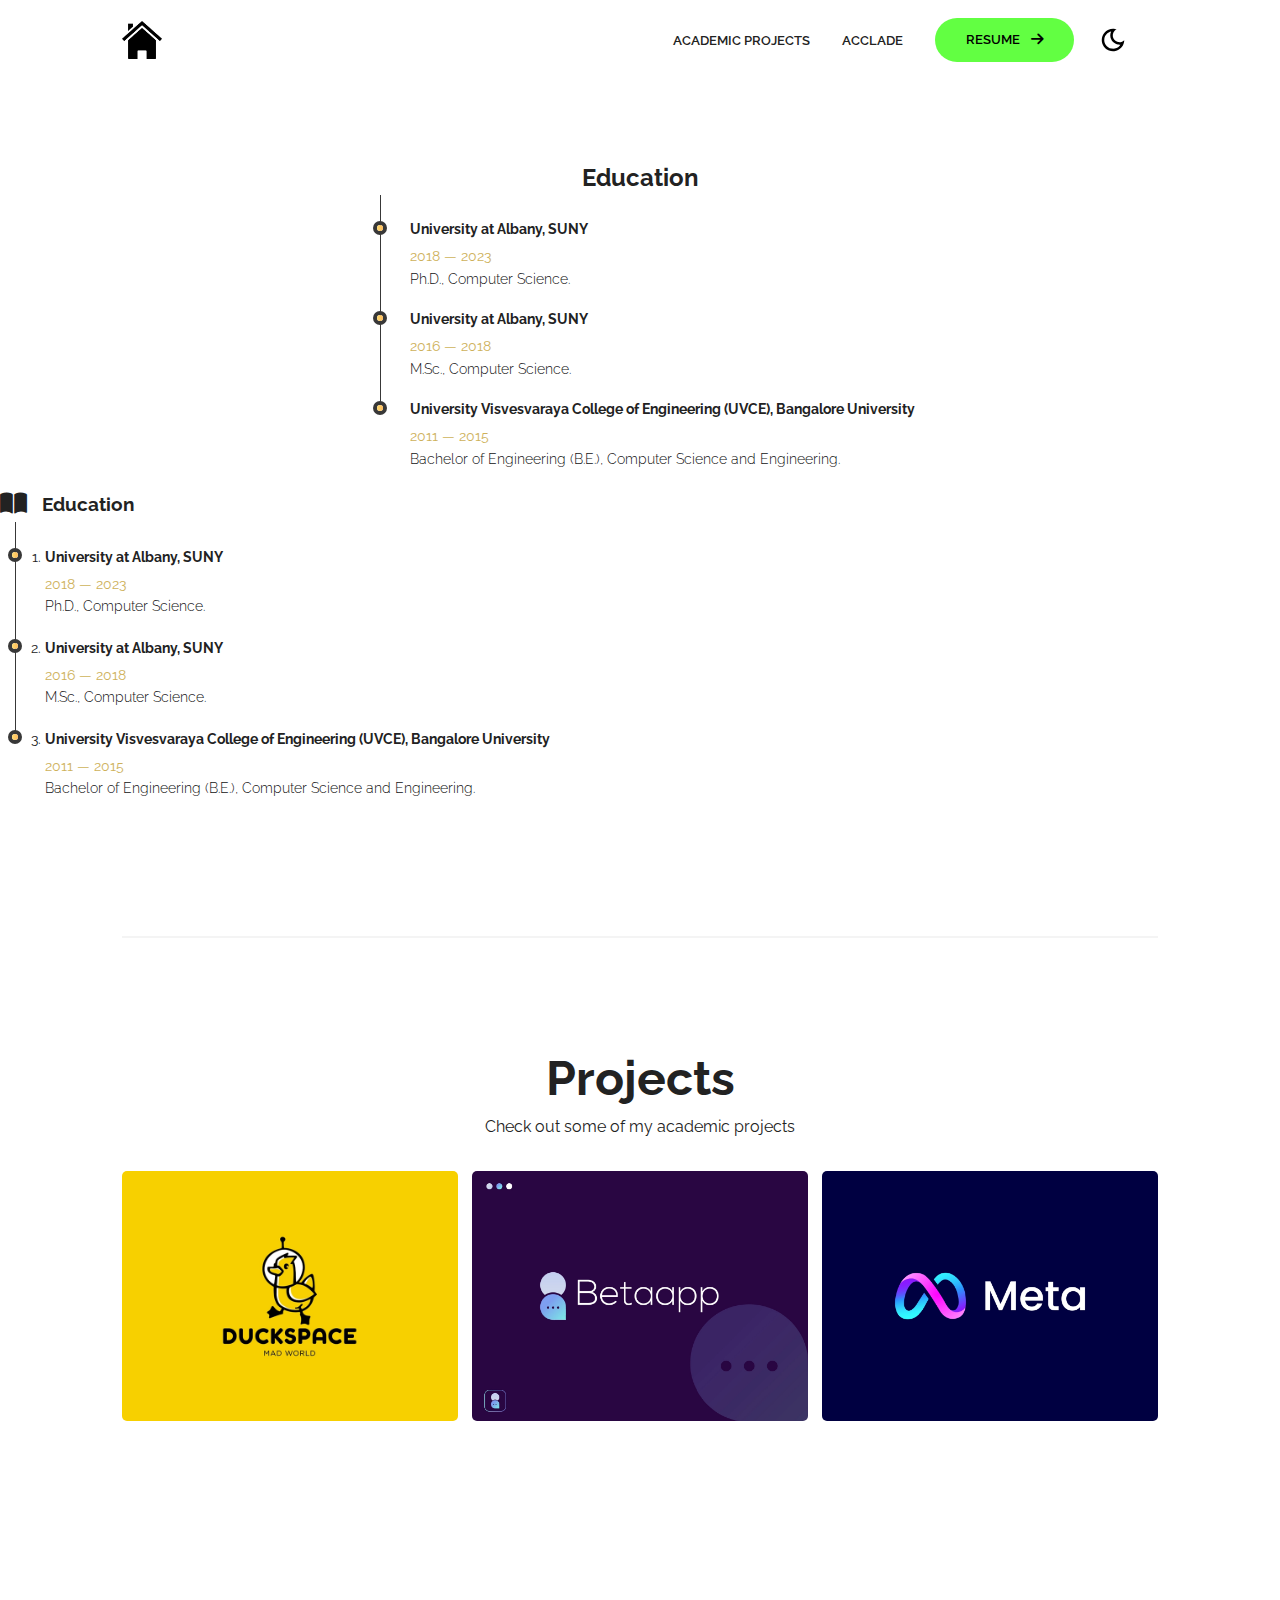
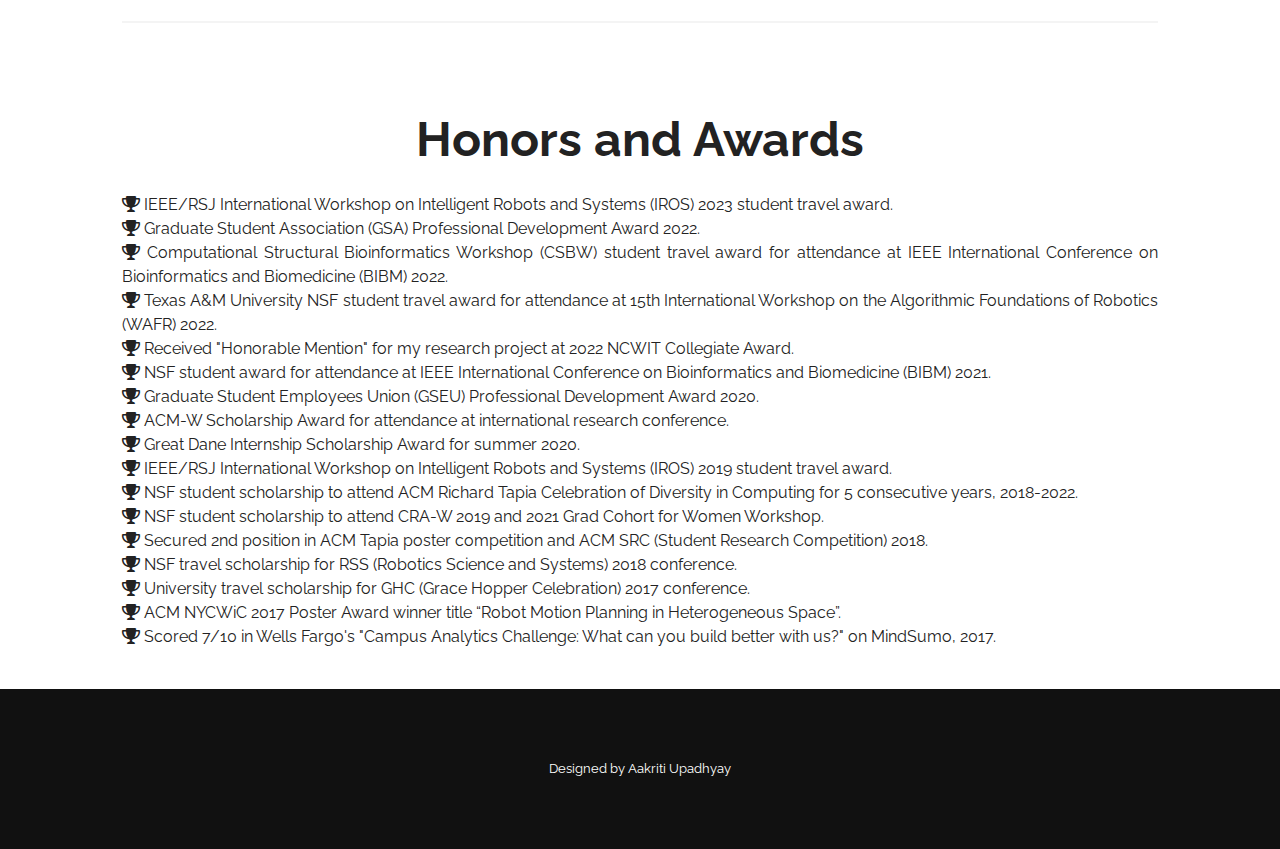
==== education.html @ 03da63b6 "text alignment" ====
<!DOCTYPE html>
<html lang="en">
  <head>
    <meta charset="UTF-8" />
    <meta http-equiv="X-UA-Compatible" content="IE=edge" />
    <meta name="viewport" content="width=device-width, initial-scale=1.0" />
    <!-- Primary Meta Tags -->
    <title>Aakriti Upadhyay</title>
    <meta name="title" content="Portfolio Template - Open source" />
    <meta
      name="description"
      content="Build or customize your portfolio website using this super easy template. Free to use if you are a member of the community or a contributor to this project"
    />

    <!-- Open Graph / Facebook -->
    <meta property="og:type" content="website" />
    <meta
      property="og:url"
      content="https://github.com/CommunityPro/portfolio-html"
    />
    <meta property="og:title" content="Portfolio Template - Open source" />
    <meta
      property="og:description"
      content="Build or customize your portfolio website using this super easy template. Free to use if you are a member of the community or a contributor to this project"
    />
    <meta
      property="og:image"
      content="https://user-images.githubusercontent.com/62628408/150613011-b78a7f5a-0af1-4312-aab0-0022e7258693.png"
    />

    <!-- Twitter -->
    <meta property="twitter:card" content="summary_large_image" />
    <meta
      property="twitter:url"
      content="https://github.com/CommunityPro/portfolio-html"
    />
    <meta property="twitter:title" content="Portfolio Template - Open source" />
    <meta
      property="twitter:description"
      content="Build or customize your portfolio website using this super easy template. Free to use if you are a member of the community or a contributor to this project"
    />
    <meta
      property="twitter:image"
      content="https://user-images.githubusercontent.com/62628408/150613011-b78a7f5a-0af1-4312-aab0-0022e7258693.png"
    />

    <!-- Link -->
    <link
      rel="apple-touch-icon"
      sizes="180x180"
      href="assets/favicon/apple-touch-icon.png"
    />
    <link
      rel="icon"
      type="image/png"
      sizes="16x16"
      href="/assets/favicon/favicon-16x16.png"
    />
    <link
      rel="icon"
      type="image/png"
      sizes="32x32"
      href="assets/favicon/favicon-32x32.png"
    />
    <link
      rel="icon"
      type="image/png"
      sizes="192x192"
      href="assets/favicon/android-chrome-192x192.png"
    />
    <link
      rel="icon"
      type="image/png"
      sizes="512x512"
      href="assets/favicon/android-chrome-512x512.png"
    />
    <link rel="icon" type="image/x-icon" href="assets/favicon/favicon.ico" />
    <link rel="manifest" href="assets/favicon/site.webmanifest" />
    <link
      rel="stylesheet"
      href="https://use.fontawesome.com/releases/v5.15.4/css/all.css"
      integrity="sha384-DyZ88mC6Up2uqS4h/KRgHuoeGwBcD4Ng9SiP4dIRy0EXTlnuz47vAwmeGwVChigm"
      crossorigin="anonymous"
    />
    <link rel="stylesheet" href="css/style.css" />
    <link rel="stylesheet" href="css/utilities.css" />

    <link rel="stylesheet" 
    href="https://cdn.jsdelivr.net/npm/bootstrap-icons@1.11.3/font/bootstrap-icons.min.css"/>
    <link rel="stylesheet" 
    href="https://cdnjs.cloudflare.com/ajax/libs/font-awesome/6.0.0/css/all.min.css" integrity="sha512-..." 
    crossorigin="anonymous" referrerpolicy="no-referrer" />

     <!--
    - google font link
  -->
  <link rel="preconnect" href="https://fonts.googleapis.com">
  <link rel="preconnect" href="https://fonts.gstatic.com" crossorigin>
  <link href="https://fonts.googleapis.com/css2?family=Poppins:wght@300;400;500;600&display=swap" rel="stylesheet">

  </head>
  <body>
    <header id="hero">
      <!-- Navbar -->
      <nav class="navbar">
        <div class="container">
          <!-- Logo -->
          <h1 id="logo">
            <a href="https://aakupadhyay.github.io/resume"
              ><img src="./assets/logo.png" alt="Your Logo"
            /></a>
          </h1>
          <!-- Navbar links -->
          <ul class="nav-menu">
            <li><a class="nav-link" href="#projects">ACADEMIC PROJECTS</a></li>
            <li><a class="nav-link" href="#awards">ACCLADE</a></li>
            <li>
              <a
                class="nav-link btn btn-primary"
                href="./assets/Web_profile.pdf"
                >RESUME <i class="fas fa-arrow-right"></i
              ></a>
            </li>

            <!-- Toggle switch -->
            <div class="theme-switch">
              <input type="checkbox" id="switch" />
              <label class="toggle-icons" for="switch">
                <img class="moon" src="assets/moon.svg" />
                <img class="sun" src="assets/sun.svg" />
              </label>
            </div>
            <!-- Hamburger menu -->
          </ul>
          <div class="hamburger">
            <span class="bar"></span>
            <span class="bar"></span>
            <span class="bar"></span>
          </div>
        </div>
      </nav>

        <!--Education-->
      <section class="header-container">
        <!-- <div class="section-inner"> -->
            <div class="content">
              <h2>Education</h2>
            </div>
            <!-- <div class="header-wrapper">
              <h1><i class="fas fa-book-open"></i></h1>
            </div> -->
            <!-- <h1><i class="fas fa-book-open"></i></h1> -->
            <ul class="timeline-list">
              
              <li class="timeline-item">
  
                <h4 class="h4 timeline-item-title">University at Albany, SUNY</h4>
  
                <span>2018 — 2023</span>
  
                <p class="timeline-text">
                  Ph.D., Computer Science.
                </p>
  
              </li>
  
              <li class="timeline-item">
  
                <h4 class="h4 timeline-item-title">University at Albany, SUNY</h4>
  
                <span>2016 — 2018</span>
  
                <p class="timeline-text">
                  M.Sc., Computer Science.
                </p>
  
              </li>
  
              <li class="timeline-item">
  
                <h4 class="h4 timeline-item-title">University Visvesvaraya College 
                  of Engineering (UVCE), Bangalore University</h4>
  
                <span>2011 — 2015</span>
  
                <p class="timeline-text">
                  Bachelor of Engineering (B.E.), Computer Science and Engineering.
                </p>
  
              </li>
  
            </ul>

      </section>

    </header>

    <section id="degree" class="timeline">
      <div class="title-wrapper">
          <h2><i class="fas fa-book-open"></i></h2>
            <h3 class="h3">Education</h3>
      </div>
          <ol class="timeline-list">

            <li class="timeline-item">

              <h4 class="h4 timeline-item-title">University at Albany, SUNY</h4>

              <span>2018 — 2023</span>

              <p class="timeline-text">
                Ph.D., Computer Science.
              </p>

            </li>

            <li class="timeline-item">

              <h4 class="h4 timeline-item-title">University at Albany, SUNY</h4>

              <span>2016 — 2018</span>

              <p class="timeline-text">
                M.Sc., Computer Science.
              </p>

            </li>

            <li class="timeline-item">

              <h4 class="h4 timeline-item-title">University Visvesvaraya College 
                of Engineering (UVCE), Bangalore University</h4>

              <span>2011 — 2015</span>

              <p class="timeline-text">
                Bachelor of Engineering (B.E.), Computer Science and Engineering.
              </p>

            </li>

          </ol>
    </section>

     <!-- Academic Projects -->
     <section id="projects" class="project-container container">
      <div class="division"></div>
      <div class="content-text">
        <h2>Projects</h2>
        <p>Check out some of my academic projects</p>
      </div>

      <article class="project">
        <!-- Project 1 -->
        <div href="" class="card">
          <div class="project-info">
            <div class="project-bio">
              <h3>Employee management system with Permission Grid</h3>
              <p>JAVA (Servlets), JSP, and MySQL</p>
            </div>

            <div class="project-link">
              <a href="https://github.com/aakupadhyay/Employee-management-system-with-permission-grid" target="_blank"><i class="fab fa-github"></i></a>
              <!-- <a href="https://github.com/aakupadhyay/Employee-management-system-with-permission-grid/blob/master/SRS.pdf" target="_blank"><i class="fas fa-globe"></i></a> -->
            </div>
          </div>
        </div>

        <!-- Project 2 -->
        <div href="" class="card">
          <div class="project-info">
            <div class="project-bio">
              <h3>Fake News Detection</h3>
              <p>Python 2.7, Support Vector Machine (SVM)</p>
            </div>

            <div class="project-link">
              <a href="https://github.com/aakupadhyay/Fake-news-detection" target="_blank"><i class="fab fa-github"></i></a>
              <!-- <a href="https://github.com/aakupadhyay/Fake-news-detection/blob/master/Report.pdf" target="_blank"><i class="fas fa-globe"></i></a> -->
            </div>
          </div>
        </div>

        <!-- Porject 3 -->
        <div href="" class="card">
          <div class="project-info">
            <div class="project-bio">
              <h3>Round Robin Scheduling Algorithm with Dynamic Time Quantum</h3>
              <p>C++, Unix/Shell, Linux OS</p>
            </div>

            <div class="project-link">
              <a href="https://github.com/aakupadhyay/Round_robin" target="_blank"><i class="fab fa-github"></i></a>
              <!-- <a href="https://github.com/aakupadhyay/Round_robin/blob/main/Final_report.pdf" target="_blank"><i class="fas fa-globe"></i></a> -->
            </div>
          </div>
        </div>

    </section>

    <!-- Honors and awards -->
    <section id="awards" class="awards-container container">
      <div class="division"></div>
      <div class="section-inner">
        <div class="content">
          <div class="content-text">
            <h2>Honors and Awards</h2>
          </div>
            <ul class="list-unstyled">
                <li><i class="fas fa-trophy"></i> IEEE/RSJ International Workshop on Intelligent Robots and Systems (IROS) 2023 student travel award.</li>
                <li><i class="fas fa-trophy"></i> Graduate Student Association (GSA) Professional Development Award 2022.</li>
                <li><i class="fas fa-trophy"></i> Computational Structural Bioinformatics Workshop (CSBW) student travel award for attendance at IEEE International Conference on Bioinformatics and Biomedicine (BIBM) 2022.</li>
                <li><i class="fas fa-trophy"></i> Texas A&M University NSF student travel award for attendance at 15th International Workshop on the Algorithmic Foundations of Robotics (WAFR) 2022.</li>
                <li><i class="fas fa-trophy"></i> Received "Honorable Mention" for my research project at 2022 NCWIT Collegiate Award.</li>
                <li><i class="fas fa-trophy"></i> NSF student award for attendance at IEEE International Conference on Bioinformatics and Biomedicine (BIBM) 2021.</li>
                <li><i class="fas fa-trophy"></i> Graduate Student Employees Union (GSEU) Professional Development Award 2020.</li>
                <li><i class="fas fa-trophy"></i> ACM-W Scholarship Award for attendance at international research conference.</li>
                <li><i class="fas fa-trophy"></i> Great Dane Internship Scholarship Award for summer 2020.</li>
                <li><i class="fas fa-trophy"></i> IEEE/RSJ International Workshop on Intelligent Robots and Systems (IROS) 2019 student travel award.</li>
                <li><i class="fas fa-trophy"></i> NSF student scholarship to attend ACM Richard Tapia Celebration of Diversity in Computing for 5 consecutive years, 2018-2022.</li>
                <li><i class="fas fa-trophy"></i> NSF student scholarship to attend CRA-W 2019 and 2021 Grad Cohort for Women Workshop.</li>
                <li><i class="fas fa-trophy"></i> Secured 2nd position in ACM Tapia poster competition and ACM SRC (Student Research Competition) 2018.</li>
                <li><i class="fas fa-trophy"></i> NSF travel scholarship for RSS (Robotics Science and Systems) 2018 conference.</li>
                <li><i class="fas fa-trophy"></i> University travel scholarship for GHC (Grace Hopper Celebration) 2017 conference.</li>
                <li><i class="fas fa-trophy"></i> ACM NYCWiC 2017 Poster Award winner title “Robot Motion Planning in Heterogeneous Space”.</li>
                <li><i class="fas fa-trophy"></i> Scored 7/10 in Wells Fargo's "Campus Analytics Challenge: What can you build better with us?" on MindSumo, 2017.</li>
            </ul>
        </div>
      </div>
    </section>

    <footer id="footer">
      <div class="container">
        <!-- <a href="mailto:communitypro47@gmail.com">communitypro47@gmail.com</a> -->
        <!-- Social links -->
        <!-- <div class="social">
          <a href="#" target="_blank"
            ><img src="./assets/facebook-icon.svg" alt="Facebook"
          /></a>
          <a href="#" target="_blank"><img src="./assets/twitter-icon.svg" alt="Twitter" /></a>
          <a href="#" target="_blank"
            ><img src="./assets/linkedin-icon.svg" alt="Linkedin"
          /></a>
          <a href="#" target="_blank"><img src="./assets/github-icon.svg" alt="GitHub" /></a>
          <a href="#" target="_blank"
            ><img src="./assets/hashnode-icon.svg" alt="Hashnode"
          /></a>
        </div> -->
        <!-- Attribution -->
        <!-- <div class="attribution">
          <a
            href="https://github.com/CommunityPro/portfolio-html"
            target="_blank"
            rel="noopener noreferrer"
          >
            <img
              src="https://user-images.githubusercontent.com/62628408/157202263-9174da24-b19a-4017-9b7c-a1d26ae8f014.svg"
              alt="attribution"
              width="150px"
            />
          </a>
        </div>
        <p>Copyright &copy; Communitypro <span id="datee"></span>, All rights reserved</p> -->
        <p>Designed by Aakriti Upadhyay</p>
      </div>
    </footer>
    <script src="js/script.js"></script>
  </body>
</html>
---- css/style.css ----
/* This is the required project styling. Will contain essential CSS styles like:
   * Flex property
   * Grid layout
   * Cards and sections
*/

@import url(https://fonts.googleapis.com/css?family=Raleway:100,200,300,regular,500,600,700,800,900,100italic,200italic,300italic,italic,500italic,600italic,700italic,800italic,900italic);

/* variables */
:root {
  /* Colors */
  --primary-color: #62ff42;
  --secondary-color: #ffd35c;
  --bg-primary: #ffffff;
  --text-color: #222222;
  --text-color-two: #ffffff;
  --bg-secondary: #000000;
  --card-background: #f4f4f4;
  --bg-secondary-two: #111111;

  --shadow: 0 10px 40px rgba(0, 0, 0, 0.2);

  /* Font Weight */
  --weight-small: 400;
  --weight-semibold: 600;
  --weight-bold: 800;

  /* Max width */
  --width-small: 600px;
  --width-medium: 1100px;
  --width-large: 1300px;

  --text-gradient-yellow: linear-gradient(
    to right, 
    hsl(45, 100%, 72%), 
    hsl(35, 100%, 68%)
  );

  /* solid */

  --jet: hsl(0, 0%, 22%);
  --onyx: hsl(240, 1%, 17%);
  --eerie-black-1: hsl(240, 2%, 13%);
  --eerie-black-2: hsl(240, 2%, 12%);
  --smoky-black: hsl(0, 0%, 7%);
  --white-1: hsl(0, 0%, 100%);
  --white-2: hsl(0, 0%, 98%);
  --orange-yellow-crayola: hsl(45, 100%, 72%);
  --vegas-gold: hsl(45, 54%, 58%);
  --light-gray: hsl(0, 0%, 84%);
  --light-gray-70: hsla(0, 0%, 84%, 0.7);
  --bittersweet-shimmer: hsl(0, 43%, 51%);

  /**
   * typography
   */

  /* font-family */
  --ff-poppins: 'Poppins', sans-serif;

  /* font-size */
  --fs-1: 24px;
  --fs-2: 18px;
  --fs-3: 17px;
  --fs-4: 16px;
  --fs-5: 15px;
  --fs-6: 14px;
  --fs-7: 13px;
  --fs-8: 11px;

  /* font-weight */
  --fw-300: 300;
  --fw-400: 400;
  --fw-500: 500;
  --fw-600: 600;
}

[data-theme="dark"] {
  --primary-color: #62ff42;
  --secondary-color: #ffd35c;
  --bg-primary: #000000;
  --text-color: #ffffff;
  --text-color-two: #222222;
  --bg-secondary: #ffffff;
  --card-background: #111111;
  --bg-secondary-two: #f4f4f4;
  --shadow: 0 2px 10px rgba(95, 95, 95, 0.2);
}

html {
  font-size: 100%;
  scroll-behavior: smooth;
}

/* Reset default styling */
* {
  margin: 0;
  padding: 0;
  box-sizing: border-box;
}

ul {
  list-style: none;
  justify-content: space-evenly;
}

a {
  text-decoration: none;
  color: var(--text-color);
}

/* Main styling */
body {
  background: var(--bg-primary);
  color: var(--text-color);
  font-family: "Raleway", sans-serif;
  line-height: 1.5;
}

/* Navbar */
.navbar {
  position: fixed;
  top: 0;
  left: 0;
  right: 0;
  z-index: 20;
  background: var(--bg-primary);
}

.navbar .container {
  display: flex;
  align-items: center;
  justify-content: space-between;
  z-index: 20;
  height: 80px;
  width: 100%;
}

.navbar .nav-menu {
  display: flex;
  align-items: center;
  background: var(--bg-primary);
}

.navbar .nav-link {
  margin: 0 1rem;
  font-size: 0.8rem;
  font-weight: var(--weight-semibold);
}

.navbar #logo img {
  display: block;
  width: 40px;
}

.navbar .btn {
  margin-right: 1.5rem;
}

.fas.fa-arrow-right {
  margin-left: 0.5rem;
  font-size: 0.9rem;
}

/* hamburger */
.hamburger {
  margin-bottom: 0.1rem;
  display: none;
}

.bar {
  display: block;
  width: 23px;
  height: 3px;
  margin: 4px auto;
  transition: all 0.3s ease-in-out;
  border-radius: 30px;
  background-color: var(--bg-secondary);
}

/* Hero section */
#hero {
  display: flex;
  flex-direction: column;
  height: 100%;
}

.profile-image {
  width: 150px;
  border-radius: 50%;
  animation: bounce 1s infinite alternate;
}

@keyframes bounce {
  from {
    transform: translateY(0px);
  }

  to {
    transform: translateY(-10px);
  }
}

.division {
  width: 100%;
  height: 2px;
  background-color: var(--card-background);
  margin: 5.5rem 0;
}
/* Projects */
#projects {
  display: flex;
  flex-direction: column;
  margin: 2rem auto 5rem;
}

#projects .btn {
  align-self: center;
  margin: 2rem 0;
}

.project {
  display: grid;
  grid-template-columns: repeat(3, 1fr);
  grid-auto-rows: minmax(250px, auto);
  grid-gap: 0.9rem;
}

.card .project-bio p {
  font-size: 0.83rem;
}

.card .project-bio h3 {
  font-size: 0.9rem;
}

.project-info {
  display: flex;
  justify-content: space-between;
  opacity: 0;
  position: relative;
  transition: 0.5s ease-in-out;
}

.project-bio {
  display: flex;
  flex-direction: column;
  justify-content: flex-end;
  position: relative;
  top: 160px;
  left: 10px;
}

/* Footer */
#footer {
  background: #111111;
}

#footer .container {
  display: flex;
  flex-direction: column;
  align-items: center;
  justify-content: center;
  color: #ffffff;
  min-height: 160px;
  text-align: center;
}

#footer a {
  font-size: 0.8rem;
  color: #fff;
}

#footer a:hover {
  opacity: 0.6;
}

#footer .social {
  margin: 0.9rem 0;
}

#footer .social img {
  width: 20px;
  height: 20px;
}

#footer .social a {
  margin: 0 0.5rem;
}

#footer p {
  font-size: 0.8rem;
}

/* Education section */
.education .item {
  margin-bottom: 30px;
  justify-content: space-evenly;
}

.education .item:last-child {
  margin-bottom: 0;
}

.education .item .title {
  font-size: 16px;
  margin-top: 0;
}

.education .item .university {
  font-family: "Raleway", sans-serif;
  font-size: 12px;
  color: #99999900;
  font-weight: 600;
  padding-left: 25px;
}

.education .item .university .year {
  color: #b0b7bf;
  font-weight: 500;
}

/* ======= Sections======= */
.sections-wrapper {
  padding-top: 60px;
  padding-bottom: 60px;
}

.section {
  margin-bottom: 30px;
}

.section .section-inner {
  background: #fff;
  padding: 30px;
  text-align: justify;
}

.section .heading {
  margin-top: 0;
  margin-bottom: 30px;
  color: #545e69;
  font-size: 24px;
}

.section .more-link .svg-inline--fa {
  margin-right: 5px;
  font-size: 14px;
  position: relative;
  top: -2px;
}

/* Timeline list - education and work */

.timeline { margin-bottom: 30px; }

.timeline .title-wrapper {
  display: flex;
  align-items: center;
  gap: 15px;
  margin-bottom: 25px;
}

.timeline-list {
  font-size: var(--fs-6);
  margin-left: 45px;
}

.timeline-item { position: relative; }

.timeline-item:not(:last-child) { margin-bottom: 20px; }

.timeline-item-title {
  font-size: var(--fs-6);
  line-height: 1.3;
  margin-bottom: 7px;
}

.timeline-list span {
  color: var(--vegas-gold);
  font-weight: var(--fw-400);
  line-height: 1.6;
}

.timeline-item:not(:last-child)::before {
  content: "";
  position: absolute;
  top: -25px;
  left: -30px;
  width: 1px;
  height: calc(100% + 50px);
  background: var(--jet);
}

.timeline-item::after {
  content: "";
  position: absolute;
  top: 5px;
  left: -33px;
  height: 6px;
  width: 6px;
  background: var(--text-gradient-yellow);
  border-radius: 50%;
  box-shadow: 0 0 0 4px var(--jet);
}

.timeline-text {
  color: var(--smoky-black);
  font-weight: var(--fw-300);
  line-height: 1.6;
}

.header-wrapper {
  display: flex;
  align-items: left;
  row-gap: 10cm;
  font-size: var(--fs-3);
  margin-bottom: 25px;
}

/* Responsiveness */

@media (max-width: 1000px) {
  .project {
    display: grid;
    grid-template-columns: repeat(2, 1fr);
  }
}

@media (max-width: 768px) {
}

@media (max-width: 670px) {
  .navbar .nav-menu {
    position: fixed;
    right: -100vw;
    top: 4.5rem;
    flex-direction: column;
    width: calc(80% - 10px);
    transition: 0.3s;
    box-shadow: var(--shadow);
    padding: 2rem;
    border-radius: 5px;
    align-items: flex-start;
  }

  .navbar .btn {
    margin: 0;
    margin-top: 1rem;
  }

  .nav-menu.active {
    right: 20px;
  }

  .nav-menu .nav-link {
    font-size: 0.9rem;
    margin: 0 0.2rem;
  }

  .nav-menu li {
    margin-bottom: 0.5rem;
    width: 100%;
  }

  .nav-menu .btn {
    width: 100%;
    text-align: center;
    margin-top: 0.5rem;
  }

  .hamburger {
    display: block;
    cursor: pointer;
    padding: 0.2rem 0.4rem;
  }

  .hamburger.active {
    border: 1px dotted gray;
  }

  .hamburger.active .bar:nth-child(2) {
    opacity: 0;
  }

  .hamburger.active .bar:nth-child(1) {
    transform: translateY(6px) rotate(45deg);
  }

  .hamburger.active .bar:nth-child(3) {
    transform: translateY(-8px) rotate(-45deg);
  }
}

@media (max-width: 600px) {
  .project {
    display: grid;
    grid-template-columns: 1fr;
  }

  .header-container .btn {
    border-radius: 5px;
    width: 80%;
  }
}
---- css/utilities.css ----
/* ?This is where reusable styling of this template will be. 
   !Will contain things like:
   * Button styling
   * Background color styling
   * padding and margin
*/

.container {
  max-width: var(--width-medium);
  margin: 0 auto;
  padding: 1rem 2rem;
}

h1::selection,
h2::selection {
  color: #111;
  background: var(--primary-color);
}

/* Buttons */
.btn {
  display: inline-block;
  padding: 0.75rem 1.9rem;
  border-radius: 30px;
  text-transform: uppercase;
  font-size: 0.82rem;
  transition: 0.3s;
}

.btn-primary {
  background: var(--primary-color);
  color: #000000;
}

.btn-secondary {
  margin: 5px 0;
  background-color: var(--bg-secondary);
  color: var(--bg-primary);
}

/* add hover to resume button */
.btn-primary:hover {
  background: var(--secondary-color);
}

/* Dark mode toggle */
#switch {
  display: none;
}

.toggle-icons {
  display: flex;
  justify-content: space-between;
  align-items: center;
  cursor: pointer;
}

.toggle-icons > img {
  transition: 0.6s cubic-bezier(0.23, 1, 0.32, 1);
  width: 30px;
}

.moon {
  transform: rotate(10deg);
}

#switch:checked + .toggle-icons .moon {
  transform: rotate(250deg);
}

#switch:checked + .toggle-icons .sun {
  transform: rotate(100deg);
}

/* Header Container */
.header-container {
  display: flex;
  flex-direction: column;
  align-items: center;
  justify-content: center;
  margin-top: 8rem;
  padding: 1rem;
}

.header-container > div {
  margin-top: 1rem;
}

.content-text {
  text-align: center;
  margin: 1.5rem 0;
}

.content-text h2 {
  font-size: 3rem;
  line-height: 1.2;
  transition: 0.2s ease-in-out;
}

.content-text p {
  padding: 0.5rem;
  margin: 0 auto;
  max-width: 700px;
}

.content {
  text-align: justify;
  margin: 1.5rem 0;
}

.content p {
  padding: 0.5rem;
  margin: 0 auto;
  max-width: 700px;
}

/* Project cards */
.card {
  padding: 1rem;
  background: var(--card-background);
  color: #ffffff;
  border-radius: 5px;
  transition: 0.4s ease-in-out;
  cursor: pointer;
}

.card a {
  color: #ffffff;
  transition: 0.25s ease-in-out;
  font-size: 1.1rem;
  margin-right: 0.3rem;
}

.card a:hover {
  color: var(--primary-color);
}

.card:hover {
  box-shadow: inset 0 100px 1000px 10px rgba(0, 0, 0, 0.8);
}

.card:hover .project-info {
  opacity: 1;
}

/* Project Images */

/* project 1 */
.card:nth-child(1) {
  background: url(../assets/project/project-one.png) center center/cover;
}

/* Project 2 */
.card:nth-child(2) {
  background: url(../assets/project/project-two.png) center center/cover;
}

/* Project 3 */
.card:nth-child(3) {
  background: url(../assets/project/project-three.png) center center/cover;
}

/* Project 4 */
.card:nth-child(4) {
  background: url(../assets/project/project-four.png) center center/cover;
}

/* Project 5 */
.card:nth-child(5) {
  background: url(../assets/project/project-five.png) center center/cover;
}

/* Project 6 */
.card:nth-child(6) {
  background: url(../assets/project/project-six.png) center center/cover;
}

/* Media Queries */
@media (max-width: 768px) {
  .header-container {
    margin-top: 7rem;
    text-align: center;
  }

  .content-text h2 {
    font-size: 2.5rem;
  }
}
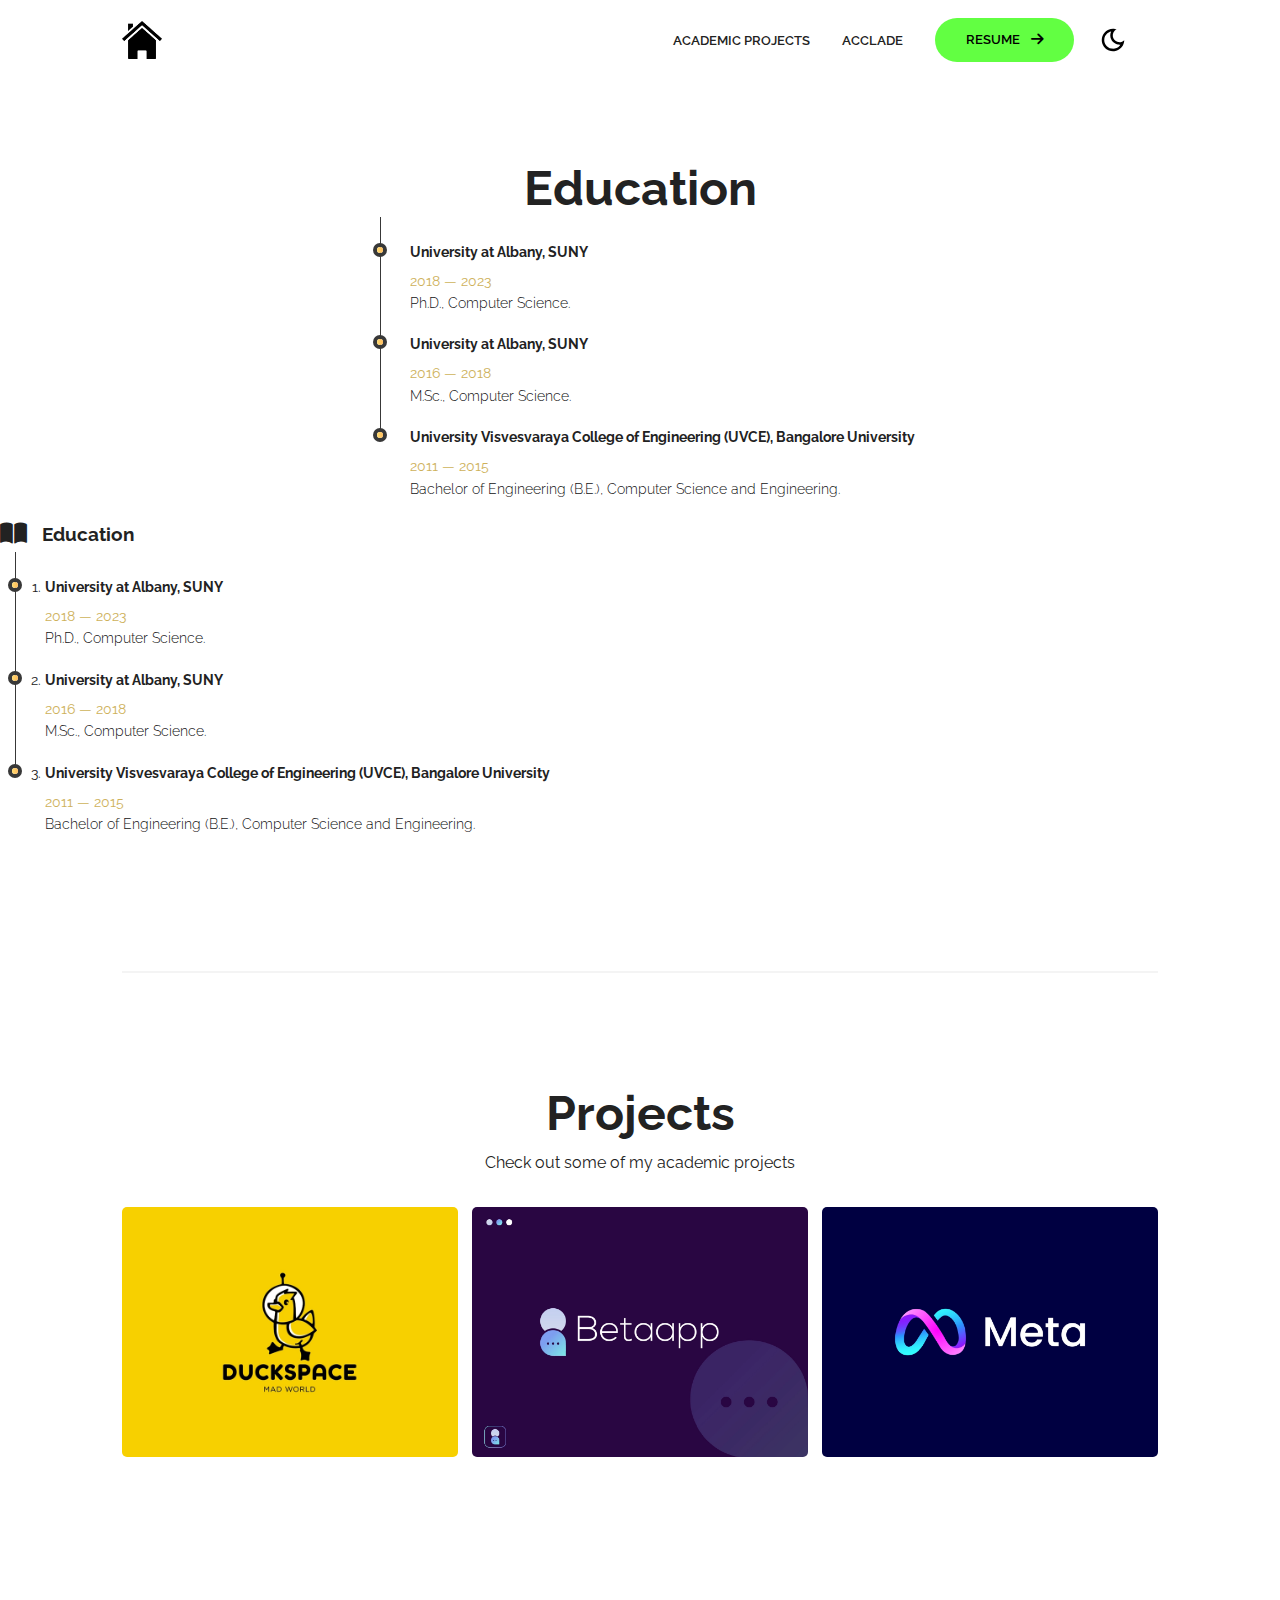
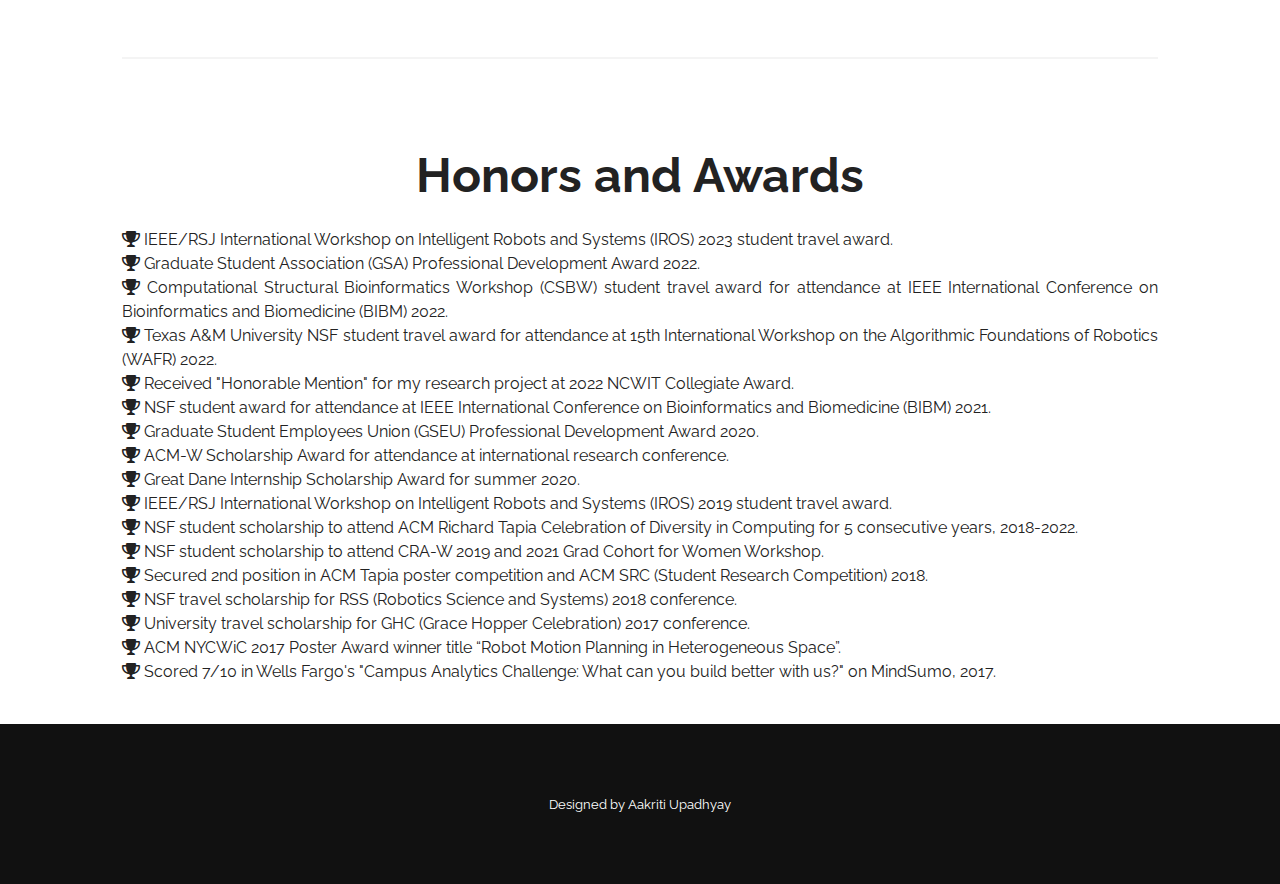
==== commit 34541c61: "line rm" ====
--- a/education.html
+++ b/education.html
@@ -143,7 +143,7 @@
         <!--Education-->
       <section class="header-container">
         <!-- <div class="section-inner"> -->
-            <div class="content">
+            <div class="content-text">
               <h2>Education</h2>
             </div>
             <!-- <div class="header-wrapper">
--- a/css/style.css
+++ b/css/style.css
@@ -372,7 +372,7 @@
 
 .timeline-item-title {
   font-size: var(--fs-6);
-  line-height: 1.3;
+  /* line-height: 1.3; */
   margin-bottom: 7px;
 }
 
@@ -408,14 +408,6 @@
   color: var(--smoky-black);
   font-weight: var(--fw-300);
   line-height: 1.6;
-}
-
-.header-wrapper {
-  display: flex;
-  align-items: left;
-  row-gap: 10cm;
-  font-size: var(--fs-3);
-  margin-bottom: 25px;
 }
 
 /* Responsiveness */
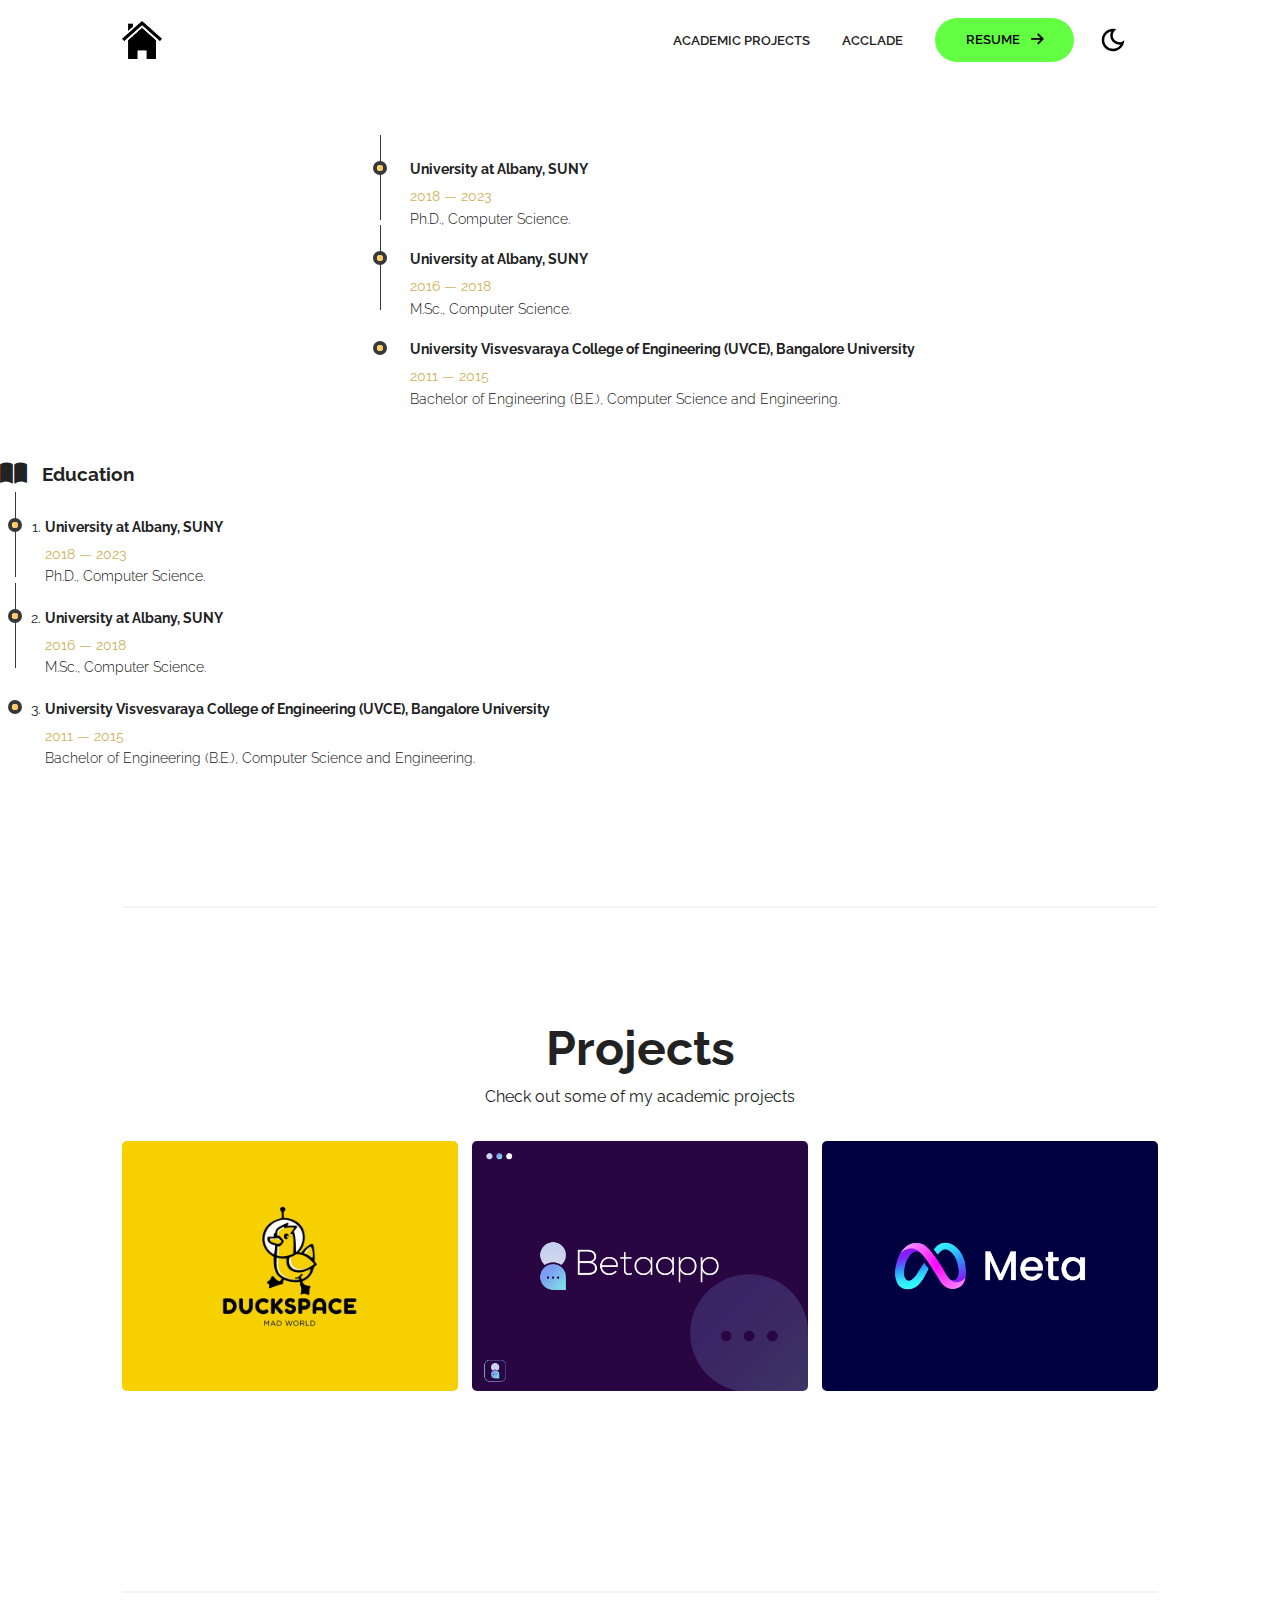
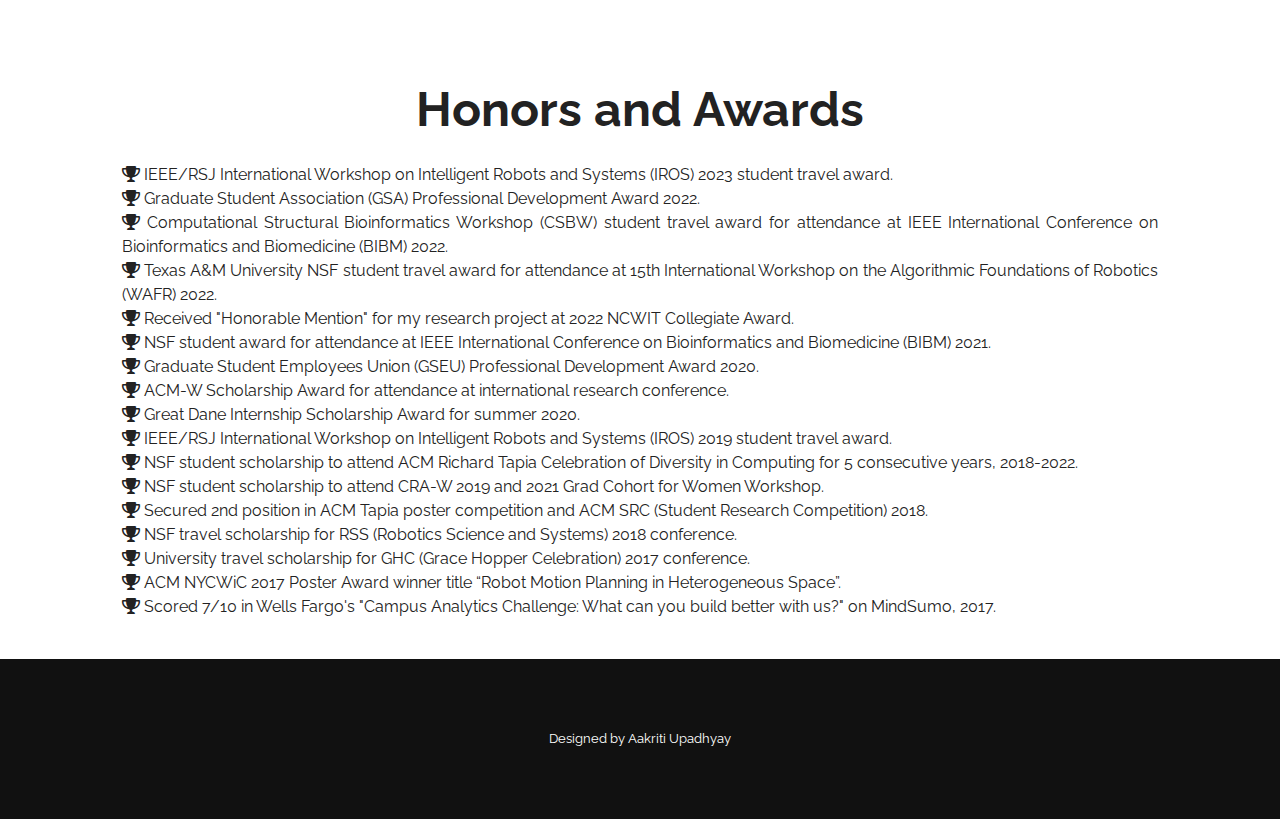
==== commit 5b9bb212: "testing new fix" ====
--- a/education.html
+++ b/education.html
@@ -142,10 +142,10 @@
 
         <!--Education-->
       <section class="header-container">
-        <!-- <div class="section-inner"> -->
-            <div class="content-text">
+        <div class="timeline">
+            <!-- <div class="content-text">
               <h2>Education</h2>
-            </div>
+            </div> -->
             <!-- <div class="header-wrapper">
               <h1><i class="fas fa-book-open"></i></h1>
             </div> -->
@@ -190,7 +190,7 @@
               </li>
   
             </ul>
-
+        </div>
       </section>
 
     </header>
--- a/css/style.css
+++ b/css/style.css
@@ -372,7 +372,7 @@
 
 .timeline-item-title {
   font-size: var(--fs-6);
-  /* line-height: 1.3; */
+  line-height: 1.3;
   margin-bottom: 7px;
 }
 
@@ -388,7 +388,7 @@
   top: -25px;
   left: -30px;
   width: 1px;
-  height: calc(100% + 50px);
+  height: calc(50% + 50px);
   background: var(--jet);
 }
 
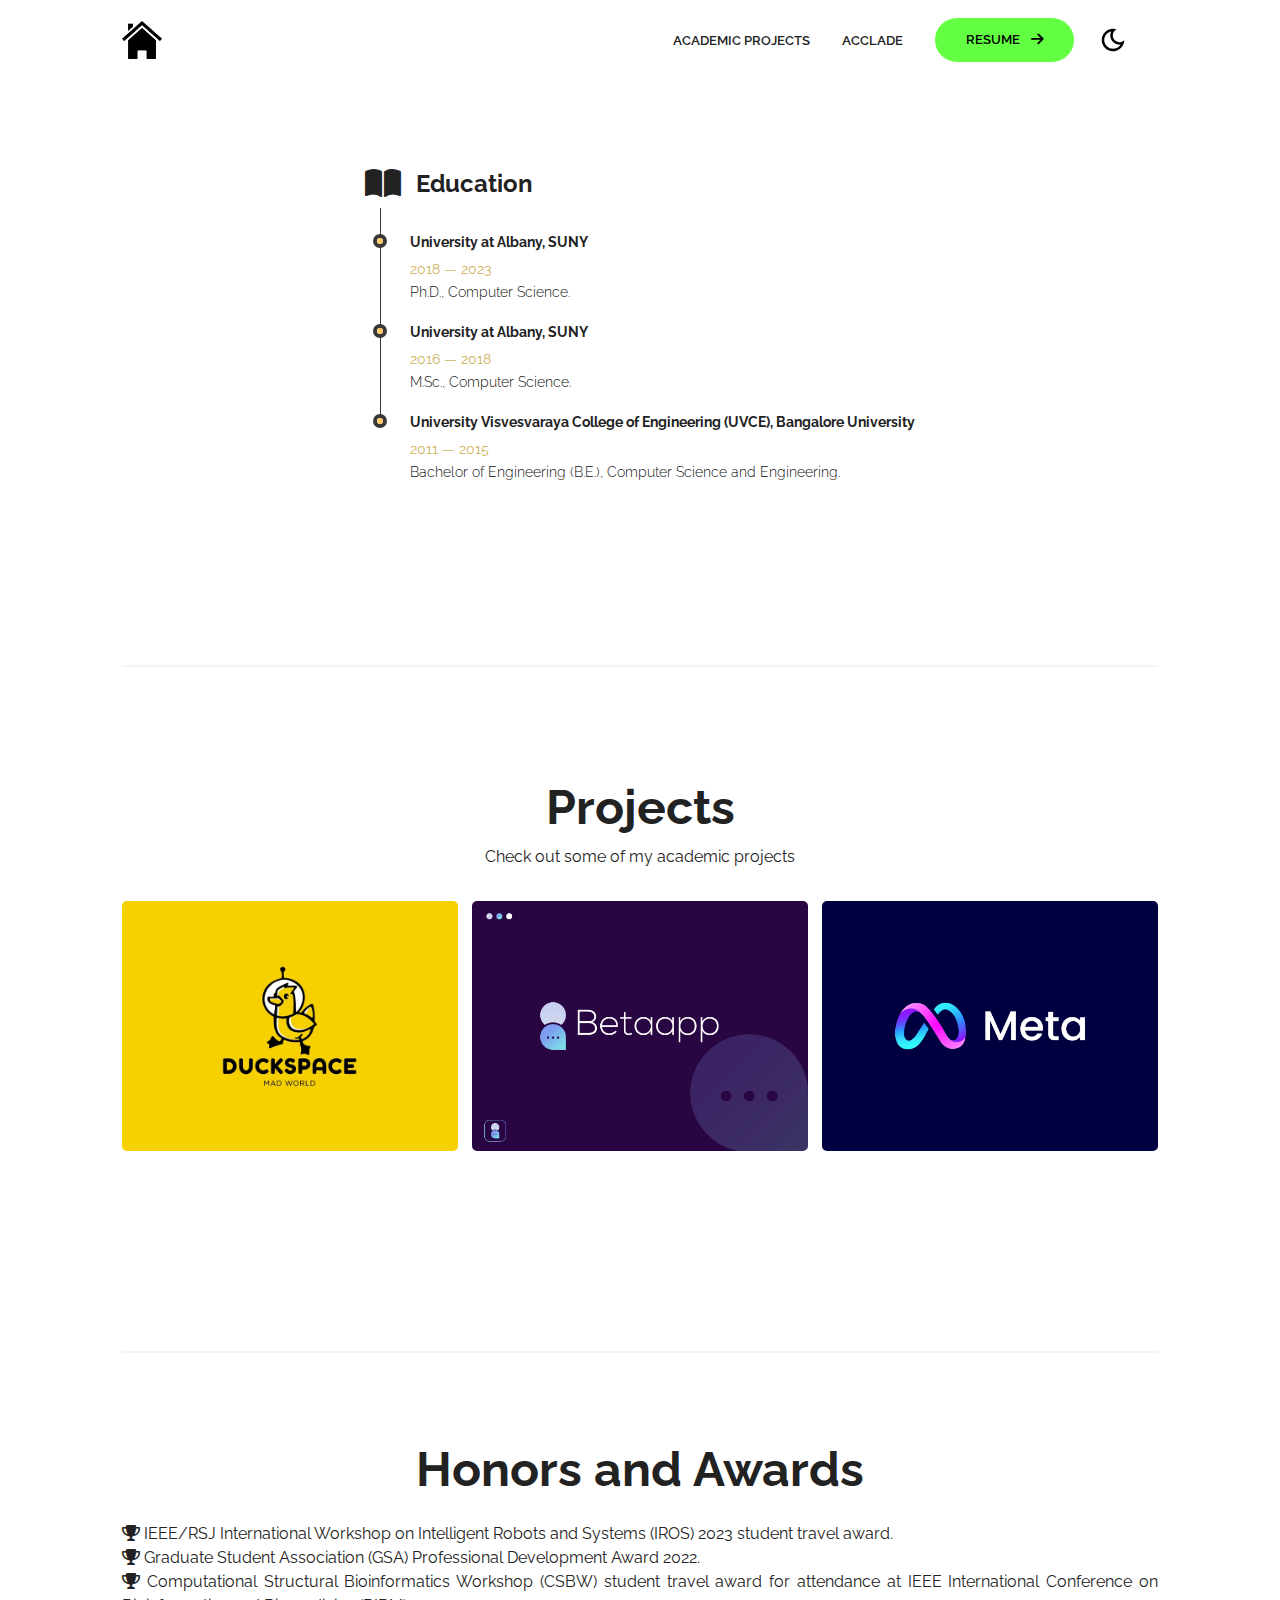
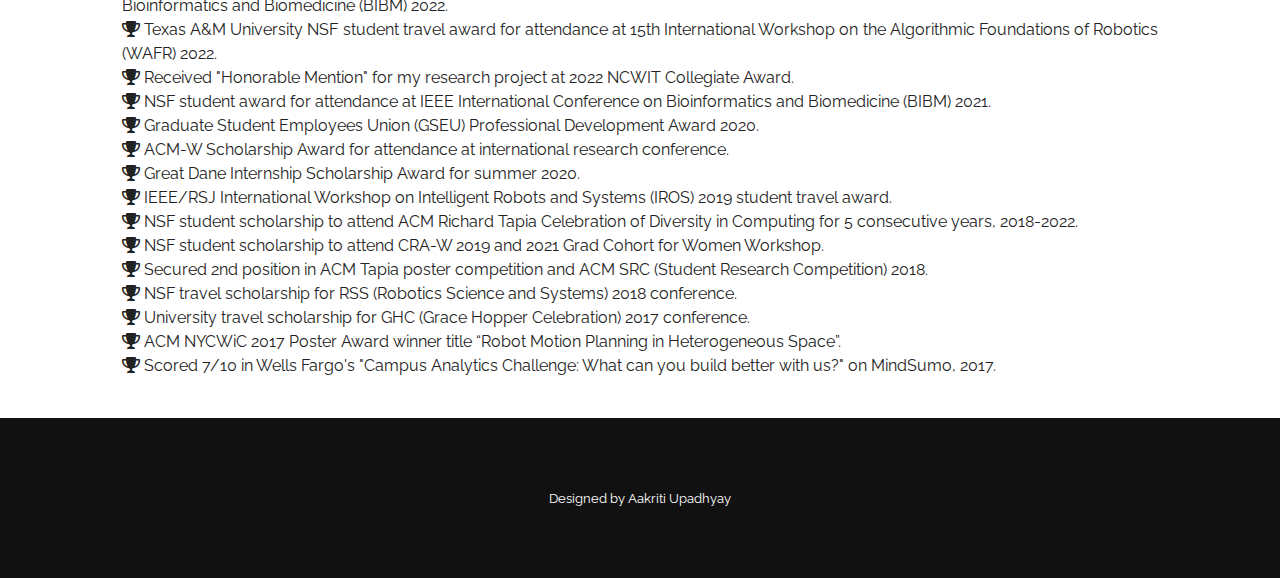
==== commit b7e05519: "final test" ====
--- a/education.html
+++ b/education.html
@@ -143,13 +143,11 @@
         <!--Education-->
       <section class="header-container">
         <div class="timeline">
-            <!-- <div class="content-text">
+            <div class="title-wrapper">
+              <h1> <i class="fas fa-book-open"></i></h1>
               <h2>Education</h2>
-            </div> -->
-            <!-- <div class="header-wrapper">
-              <h1><i class="fas fa-book-open"></i></h1>
-            </div> -->
-            <!-- <h1><i class="fas fa-book-open"></i></h1> -->
+            </div>
+      
             <ul class="timeline-list">
               
               <li class="timeline-item">
@@ -194,53 +192,6 @@
       </section>
 
     </header>
-
-    <section id="degree" class="timeline">
-      <div class="title-wrapper">
-          <h2><i class="fas fa-book-open"></i></h2>
-            <h3 class="h3">Education</h3>
-      </div>
-          <ol class="timeline-list">
-
-            <li class="timeline-item">
-
-              <h4 class="h4 timeline-item-title">University at Albany, SUNY</h4>
-
-              <span>2018 — 2023</span>
-
-              <p class="timeline-text">
-                Ph.D., Computer Science.
-              </p>
-
-            </li>
-
-            <li class="timeline-item">
-
-              <h4 class="h4 timeline-item-title">University at Albany, SUNY</h4>
-
-              <span>2016 — 2018</span>
-
-              <p class="timeline-text">
-                M.Sc., Computer Science.
-              </p>
-
-            </li>
-
-            <li class="timeline-item">
-
-              <h4 class="h4 timeline-item-title">University Visvesvaraya College 
-                of Engineering (UVCE), Bangalore University</h4>
-
-              <span>2011 — 2015</span>
-
-              <p class="timeline-text">
-                Bachelor of Engineering (B.E.), Computer Science and Engineering.
-              </p>
-
-            </li>
-
-          </ol>
-    </section>
 
      <!-- Academic Projects -->
      <section id="projects" class="project-container container">
--- a/css/style.css
+++ b/css/style.css
@@ -388,7 +388,7 @@
   top: -25px;
   left: -30px;
   width: 1px;
-  height: calc(50% + 50px);
+  height: calc(100% + 50px);
   background: var(--jet);
 }
 
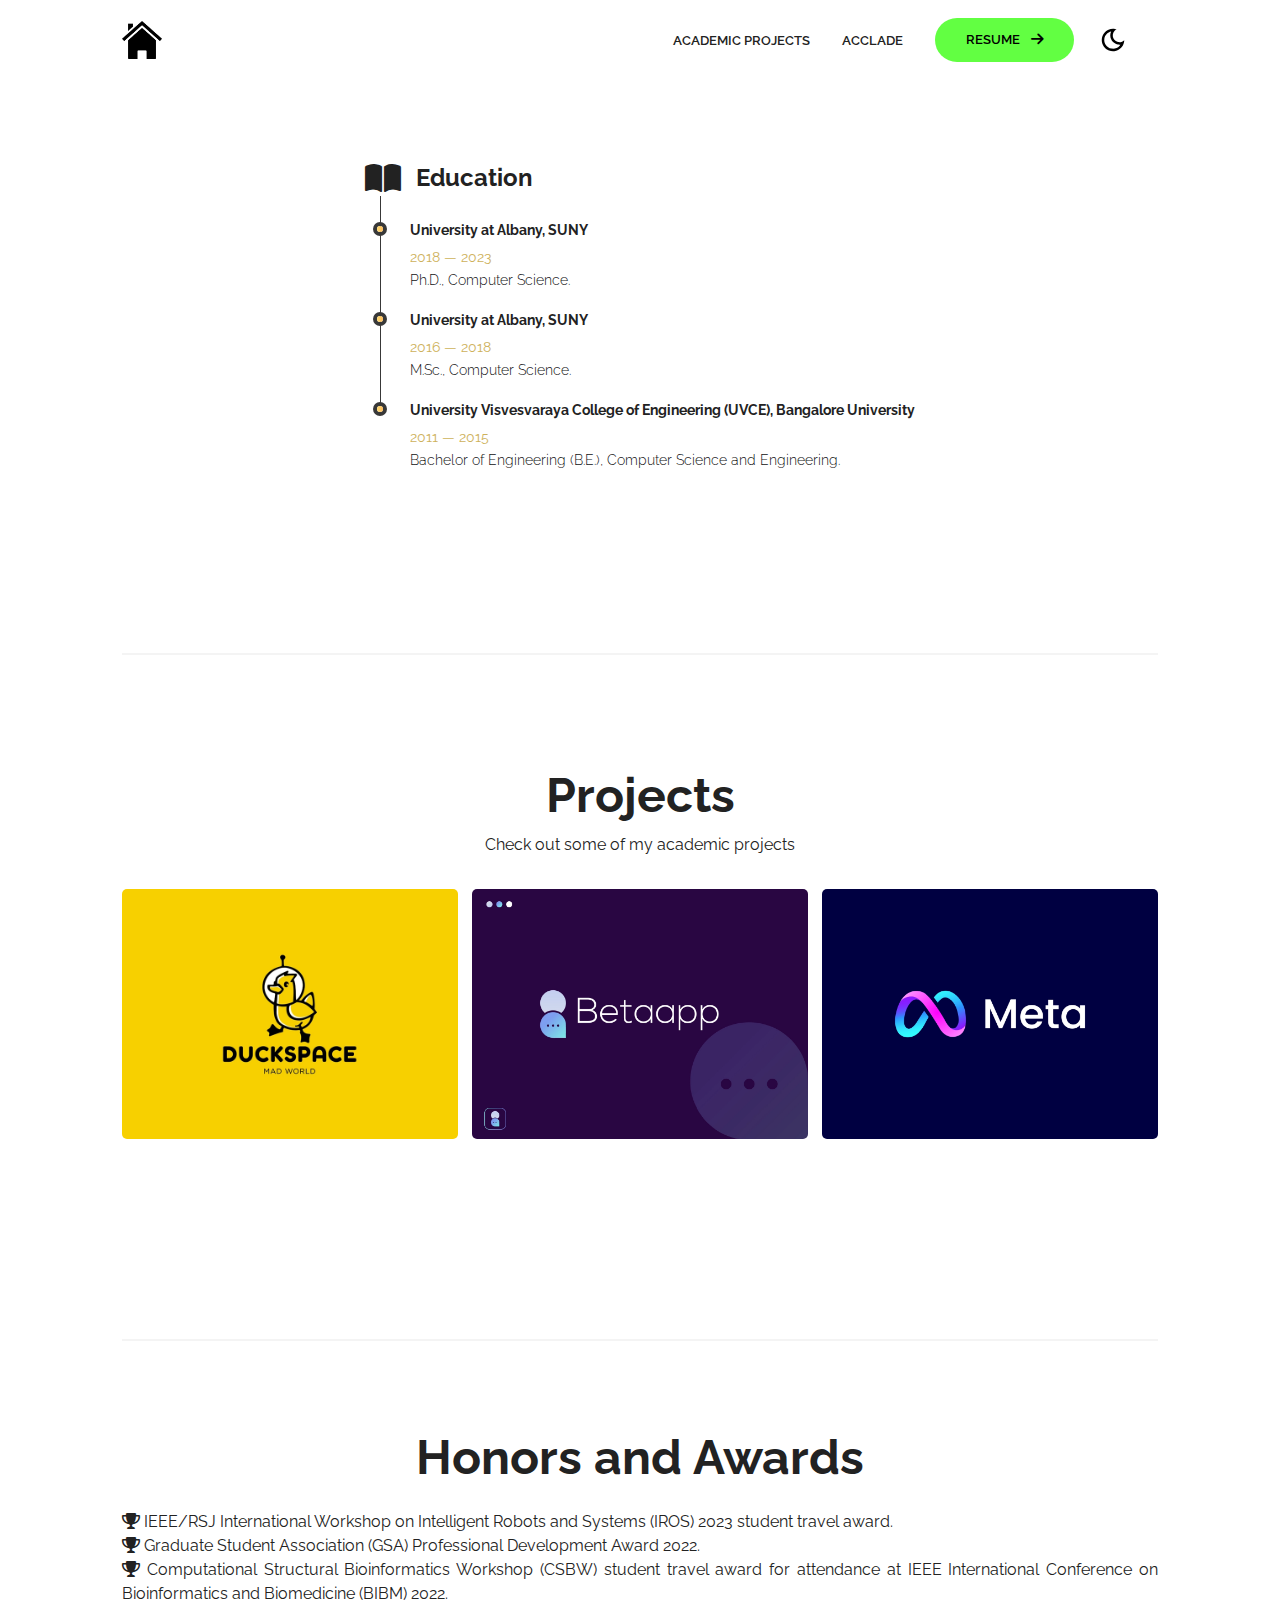
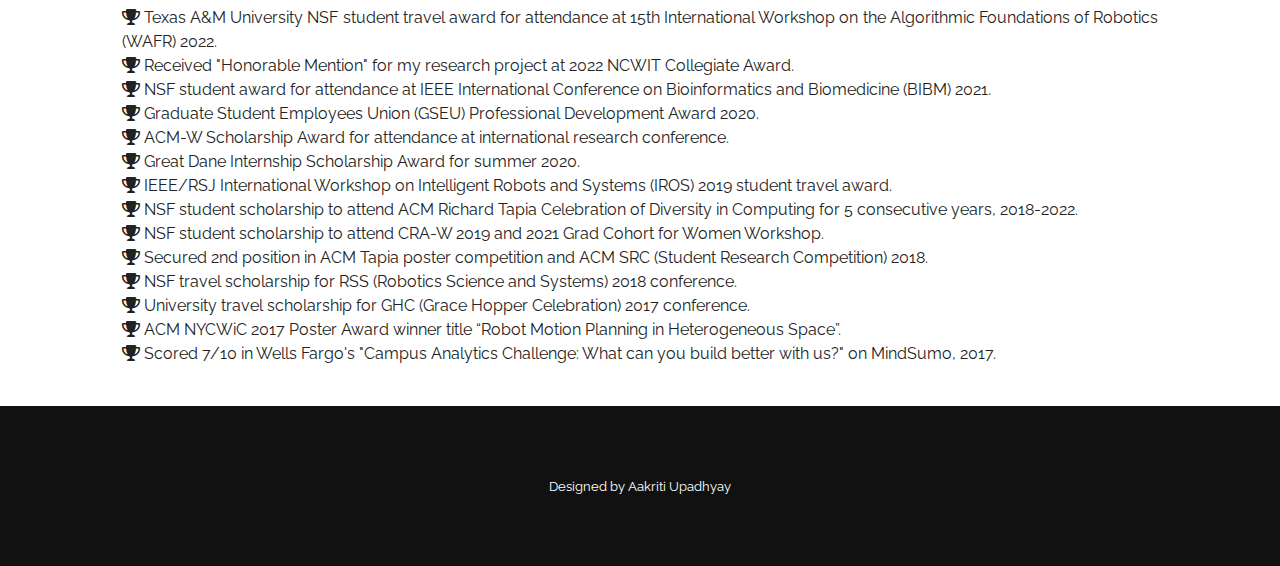
==== commit fe8ae553: "size again" ====
--- a/education.html
+++ b/education.html
@@ -144,7 +144,7 @@
       <section class="header-container">
         <div class="timeline">
             <div class="title-wrapper">
-              <h1> <i class="fas fa-book-open"></i></h1>
+              <i class="fas fa-book-open" style="font-size: 2em;"></i>
               <h2>Education</h2>
             </div>
       
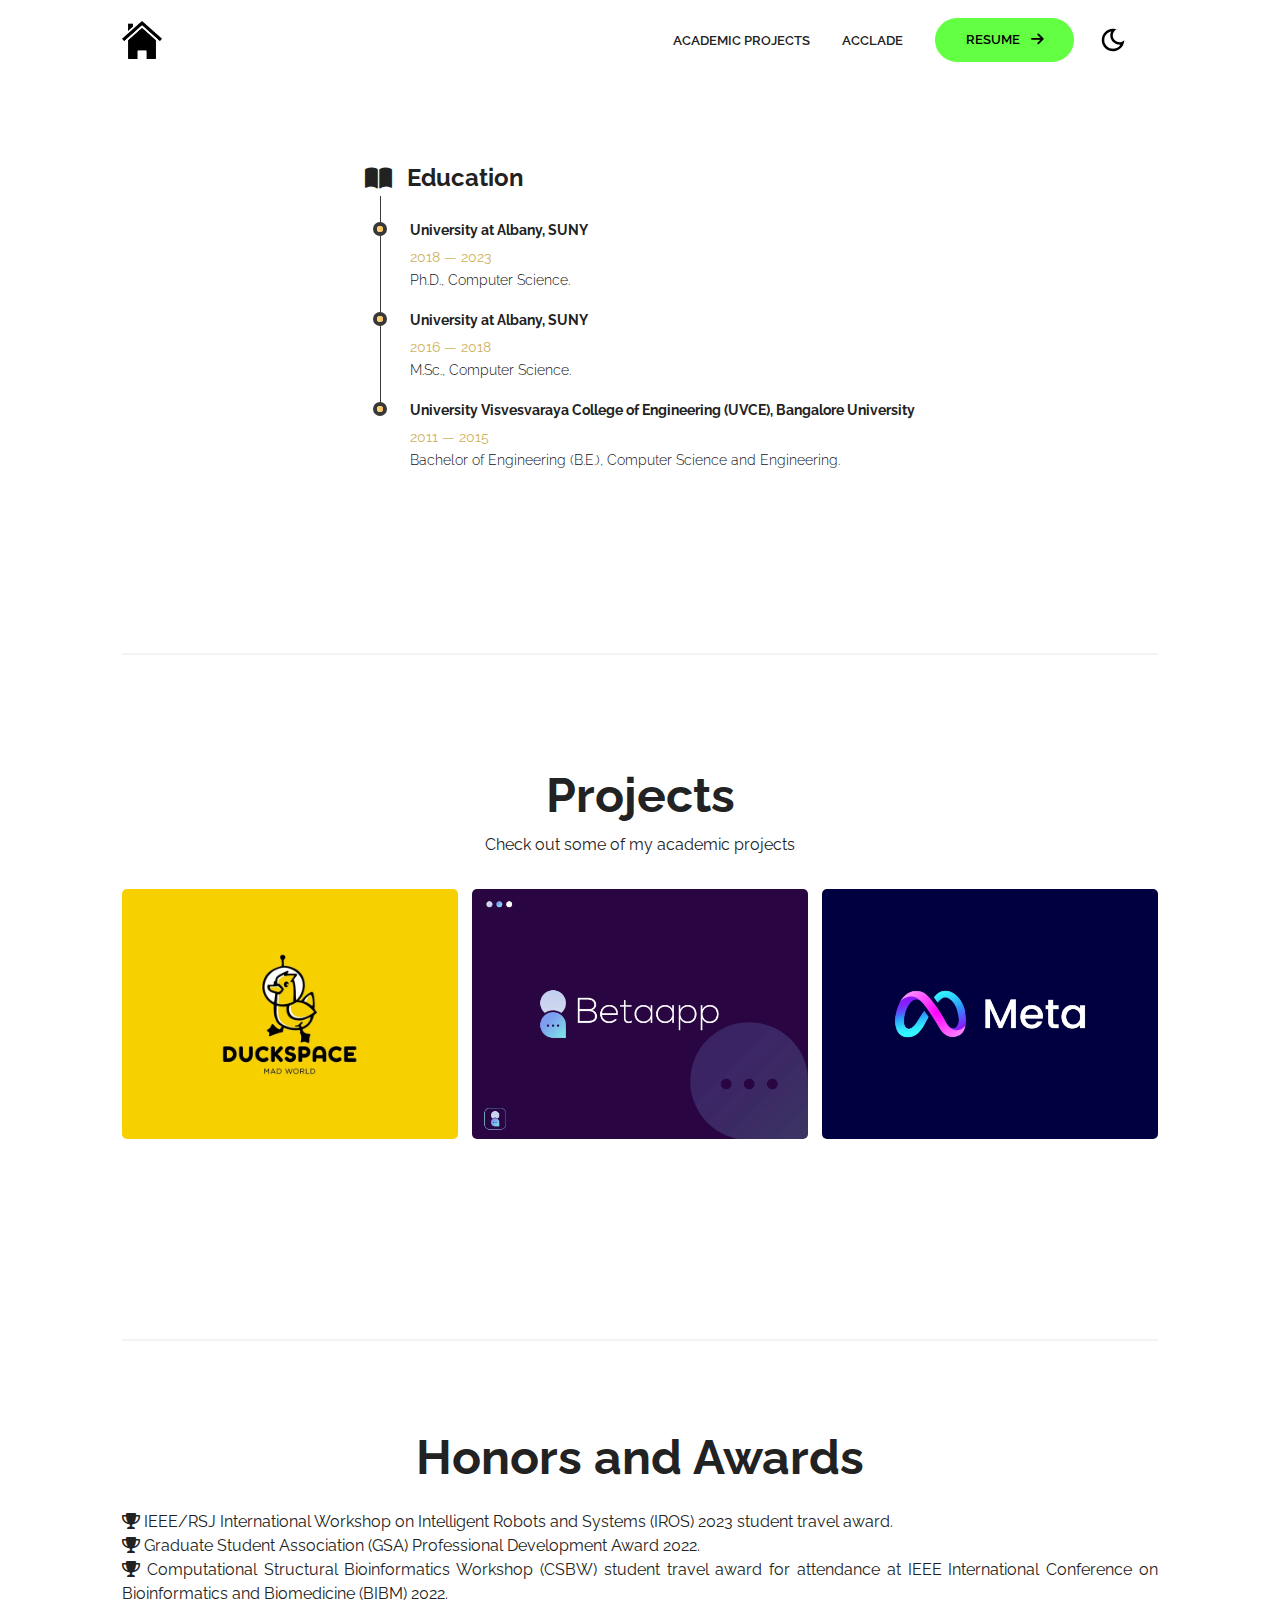
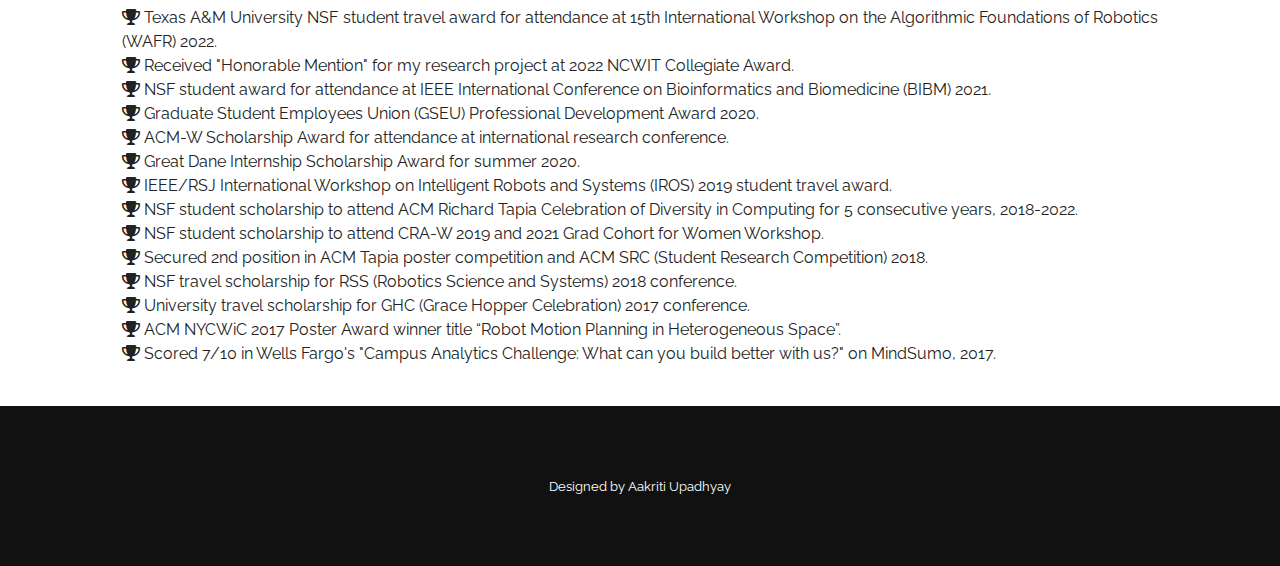
==== commit 0d64142d: "sizes" ====
--- a/education.html
+++ b/education.html
@@ -144,7 +144,7 @@
       <section class="header-container">
         <div class="timeline">
             <div class="title-wrapper">
-              <i class="fas fa-book-open" style="font-size: 2em;"></i>
+              <i class="fas fa-book-open" style="font-size: 1.5em;"></i>
               <h2>Education</h2>
             </div>
       
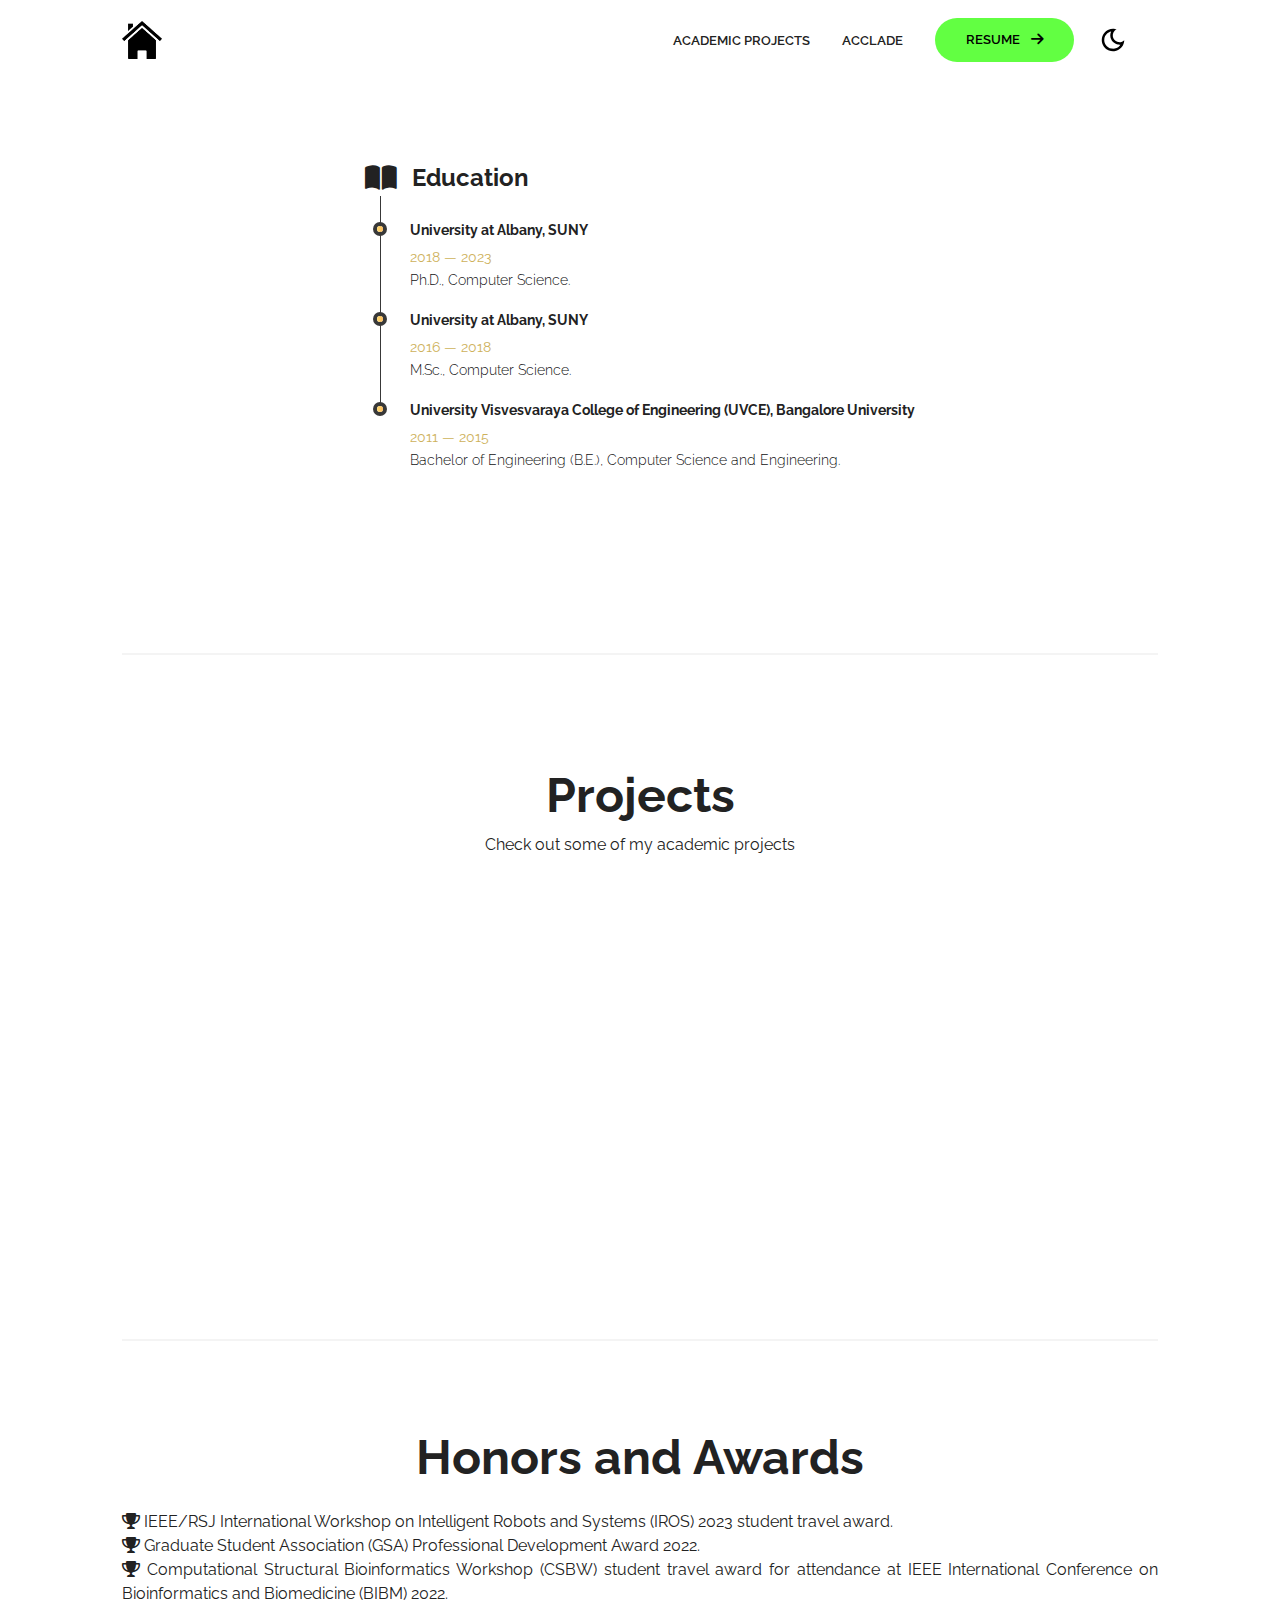
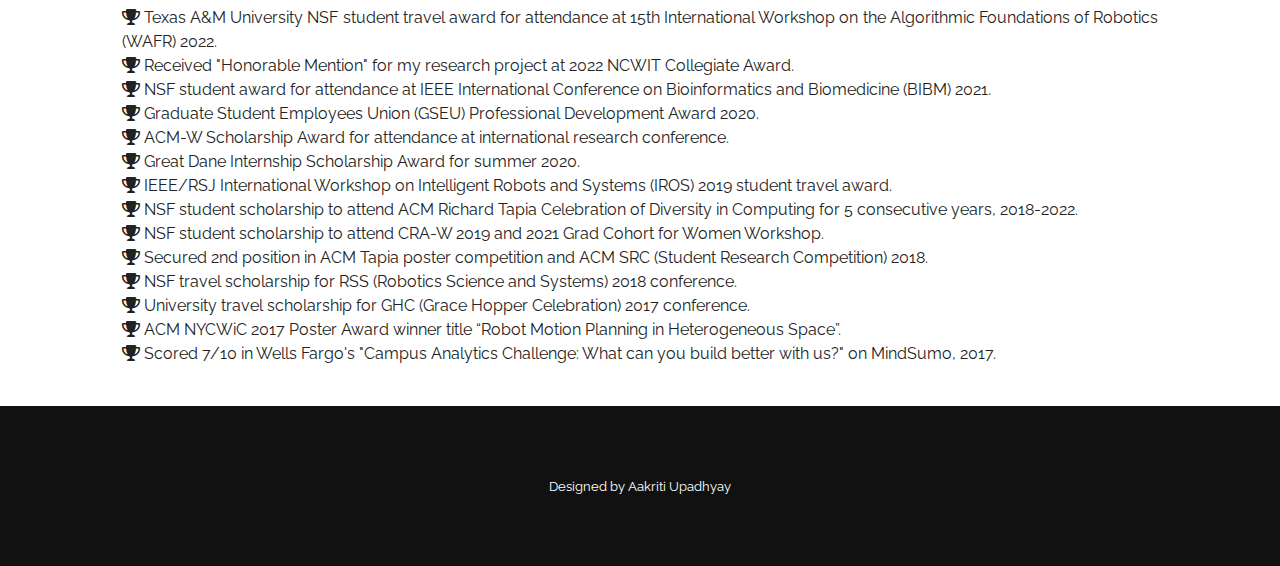
==== commit 35615549: "correcting path" ====
--- a/education.html
+++ b/education.html
@@ -106,7 +106,7 @@
         <div class="container">
           <!-- Logo -->
           <h1 id="logo">
-            <a href="https://aakupadhyay.github.io/resume"
+            <a href="https://aakupadhyay.github.io"
               ><img src="./assets/logo.png" alt="Your Logo"
             /></a>
           </h1>
@@ -144,7 +144,7 @@
       <section class="header-container">
         <div class="timeline">
             <div class="title-wrapper">
-              <i class="fas fa-book-open" style="font-size: 1.5em;"></i>
+              <i class="fas fa-book-open" style="font-size: 1.75em;"></i>
               <h2>Education</h2>
             </div>
       
--- a/css/utilities.css
+++ b/css/utilities.css
@@ -143,36 +143,22 @@
   opacity: 1;
 }
 
+
 /* Project Images */
 
-/* project 1 */
+/* academic 1 */
 .card:nth-child(1) {
-  background: url(../assets/project/project-one.png) center center/cover;
+  background: url(../assets/project/academic/EMS_access.jpg) center center/cover;
 }
 
-/* Project 2 */
+/* academic 2 */
 .card:nth-child(2) {
-  background: url(../assets/project/project-two.png) center center/cover;
+  background: url(../assets/project/academic/Fake_detect.png) center center/cover;
 }
 
-/* Project 3 */
+/* academic 3 */
 .card:nth-child(3) {
-  background: url(../assets/project/project-three.png) center center/cover;
-}
-
-/* Project 4 */
-.card:nth-child(4) {
-  background: url(../assets/project/project-four.png) center center/cover;
-}
-
-/* Project 5 */
-.card:nth-child(5) {
-  background: url(../assets/project/project-five.png) center center/cover;
-}
-
-/* Project 6 */
-.card:nth-child(6) {
-  background: url(../assets/project/project-six.png) center center/cover;
+  background: url(../assets/project/academic/Round_robin.png) center center/cover;
 }
 
 /* Media Queries */
@@ -186,3 +172,7 @@
     font-size: 2.5rem;
   }
 }
+
+/* .fas.fa-smile {
+  color: #0026ff; 
+} */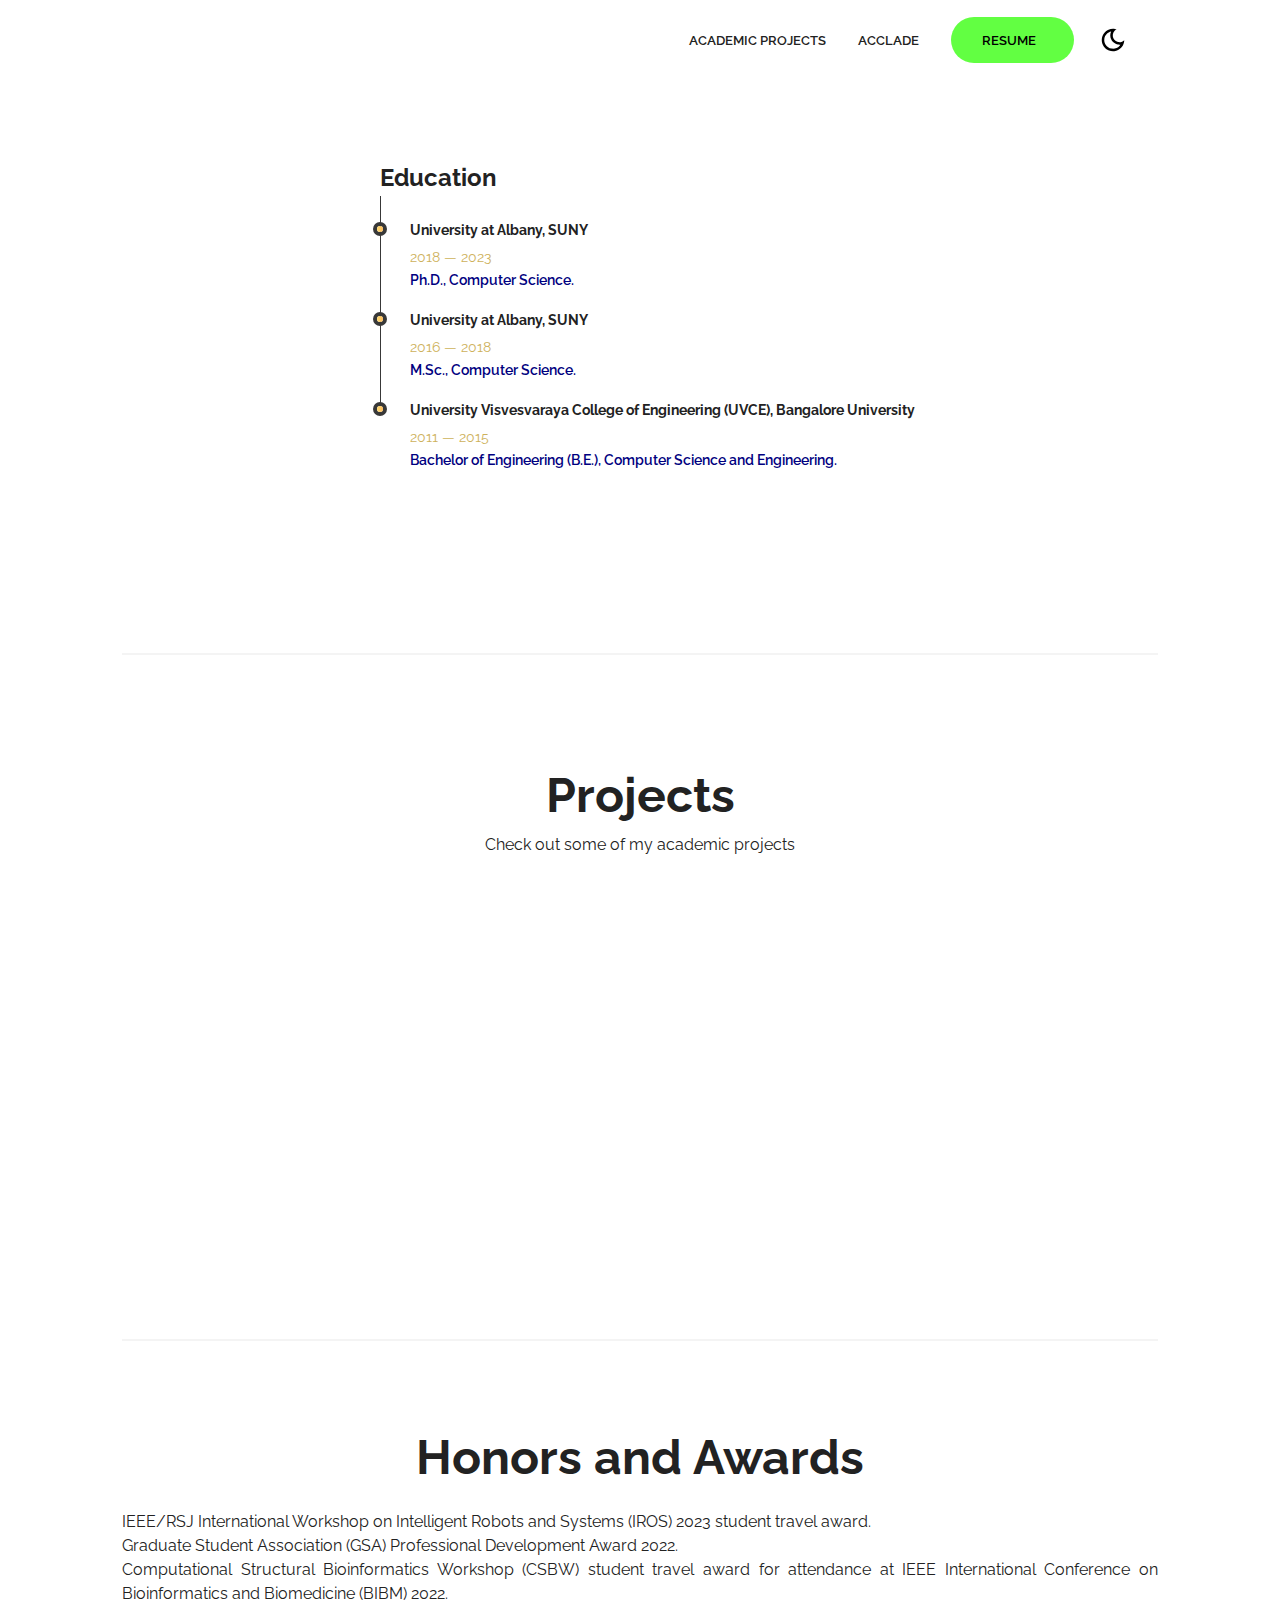
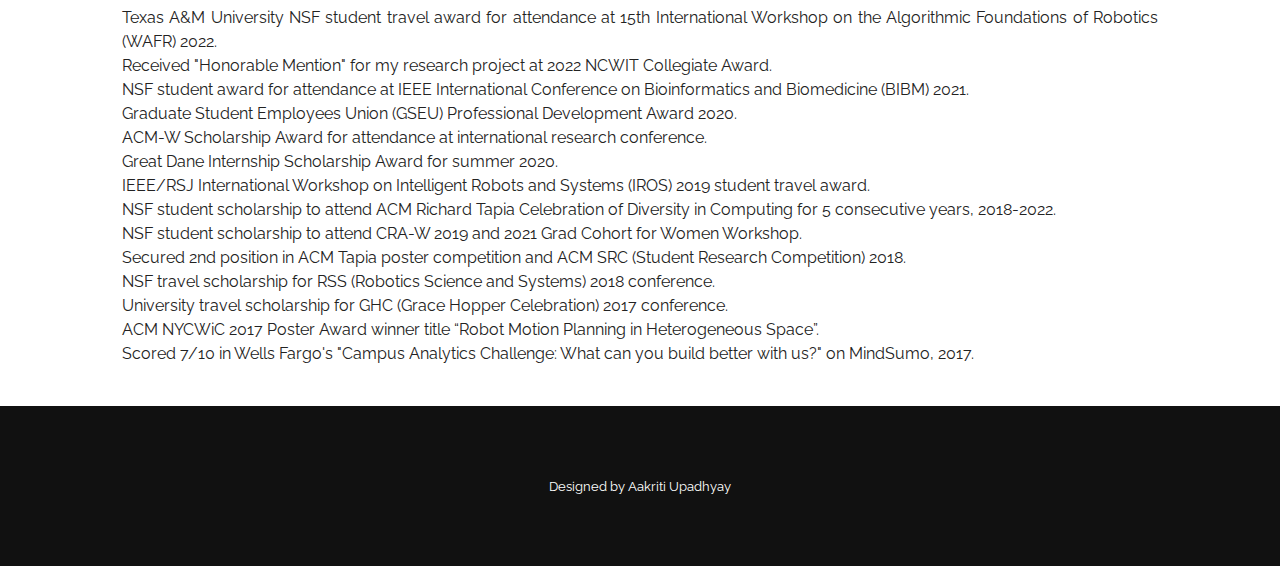
==== commit 28e1b167: "correcting errors" ====
--- a/education.html
+++ b/education.html
@@ -84,20 +84,6 @@
     />
     <link rel="stylesheet" href="css/style.css" />
     <link rel="stylesheet" href="css/utilities.css" />
-
-    <link rel="stylesheet" 
-    href="https://cdn.jsdelivr.net/npm/bootstrap-icons@1.11.3/font/bootstrap-icons.min.css"/>
-    <link rel="stylesheet" 
-    href="https://cdnjs.cloudflare.com/ajax/libs/font-awesome/6.0.0/css/all.min.css" integrity="sha512-..." 
-    crossorigin="anonymous" referrerpolicy="no-referrer" />
-
-     <!--
-    - google font link
-  -->
-  <link rel="preconnect" href="https://fonts.googleapis.com">
-  <link rel="preconnect" href="https://fonts.gstatic.com" crossorigin>
-  <link href="https://fonts.googleapis.com/css2?family=Poppins:wght@300;400;500;600&display=swap" rel="stylesheet">
-
   </head>
   <body>
     <header id="hero">
@@ -106,9 +92,10 @@
         <div class="container">
           <!-- Logo -->
           <h1 id="logo">
-            <a href="https://aakupadhyay.github.io"
-              ><img src="./assets/logo.png" alt="Your Logo"
-            /></a>
+            <a href="https://aakupadhyay.github.io">
+              <!-- <img src="./assets/logo.png" alt="Your Logo"/> -->
+               <i class="fas fa-home" style="font-size: 1cm;"></i>
+            </a>
           </h1>
           <!-- Navbar links -->
           <ul class="nav-menu">
--- a/css/style.css
+++ b/css/style.css
@@ -405,8 +405,9 @@
 }
 
 .timeline-text {
-  color: var(--smoky-black);
-  font-weight: var(--fw-300);
+  /* color: var(--light-gray-70); */
+  color:  #000080;
+  font-weight: var(--fw-600);
   line-height: 1.6;
 }
 
